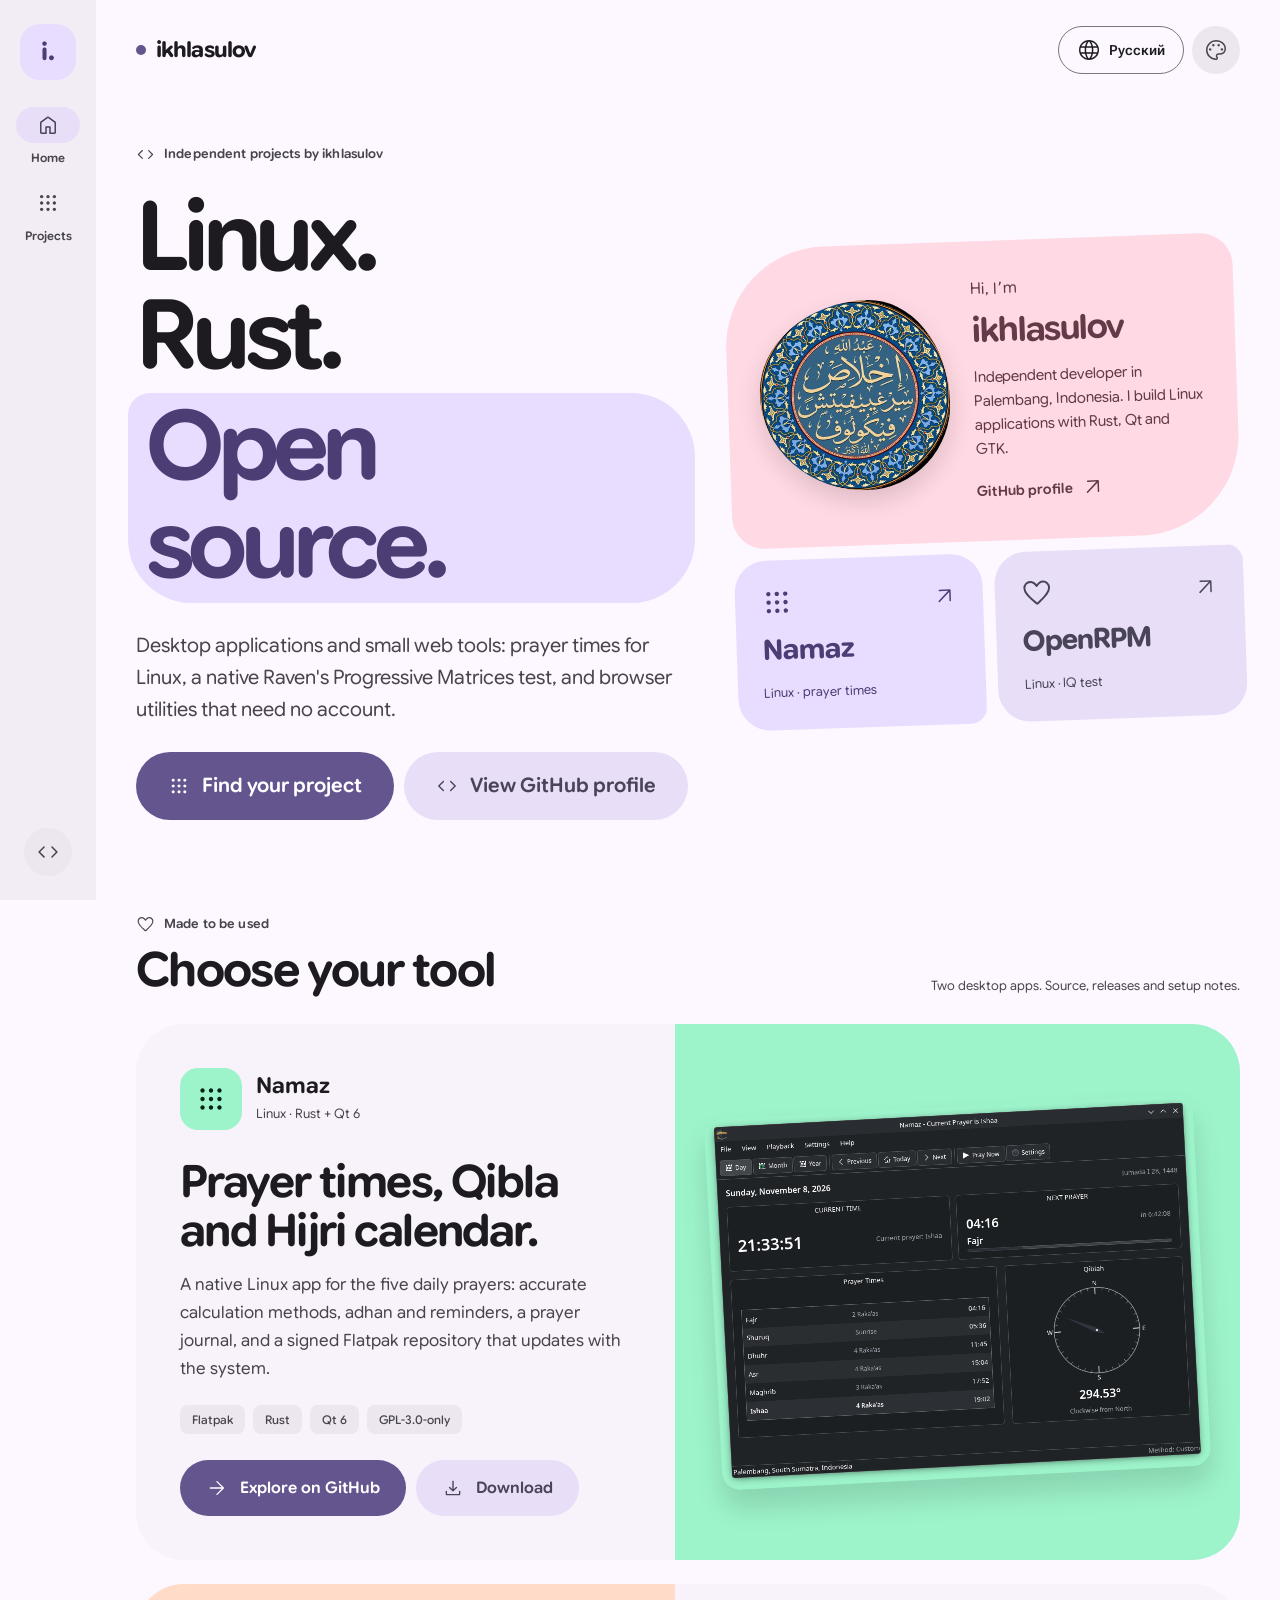
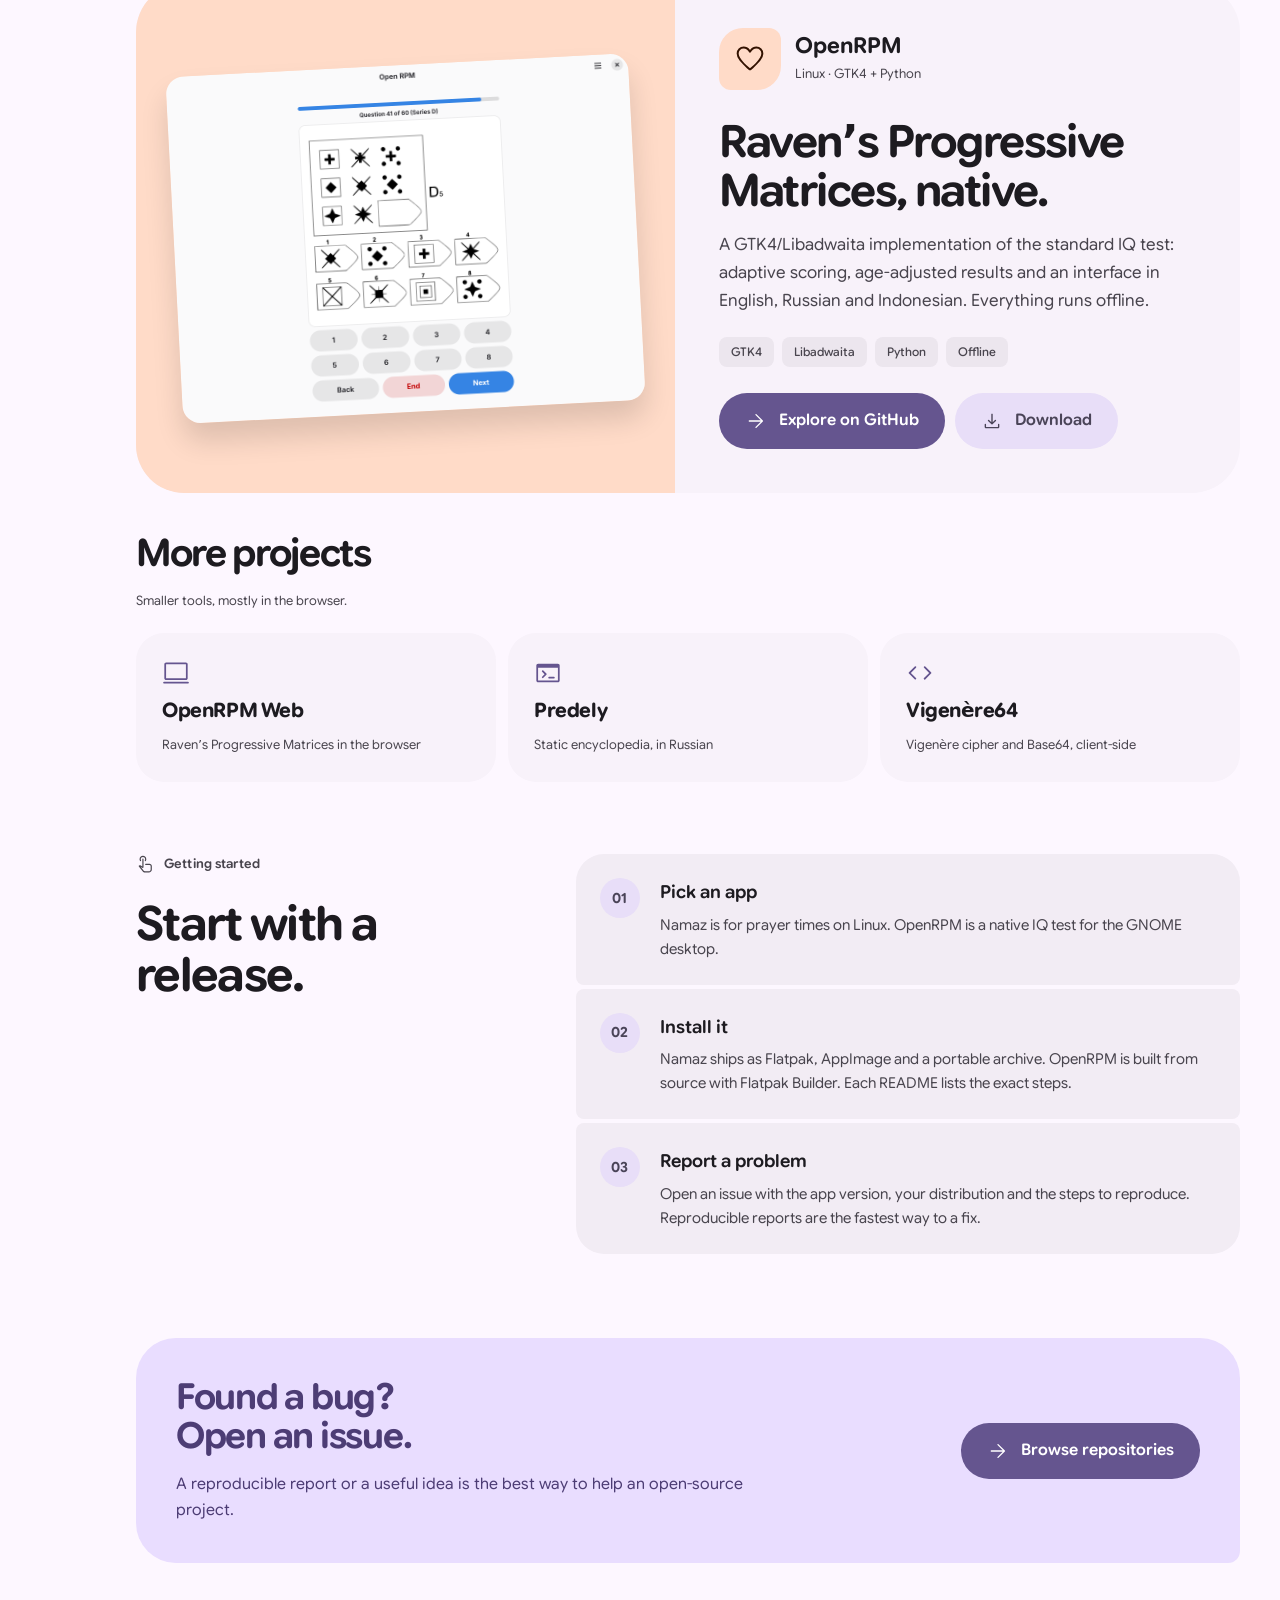
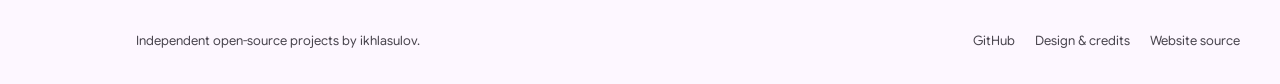
==== index.html @ 60f8bc8b "feat: personal landing page for ikhlasulov" ====
<!doctype html>
<html lang="en">
<head>
<meta charset="utf-8">
<meta name="viewport" content="width=device-width, initial-scale=1">
<title>ikhlasulov — Linux apps and open-source tools</title>
<script>(()=>{try{const m=localStorage.getItem('ikhlasulov-md3-mode'),p=localStorage.getItem('ikhlasulov-md3-palette');document.documentElement.dataset.mode=['light','dark','auto'].includes(m)?m:'auto';document.documentElement.dataset.palette=['lavender','mint','sky','rose'].includes(p)?p:'lavender'}catch{}})();</script>
<meta name="description" content="Open-source projects by ikhlasulov: Namaz prayer times for Linux, OpenRPM Raven's Progressive Matrices test, and small browser tools. Built in Palembang, Indonesia.">
<meta name="robots" content="index,follow">
<meta name="theme-color" content="#65558f">
<link rel="canonical" href="https://ikhlasulov.github.io/">
<link rel="alternate" hreflang="en" href="https://ikhlasulov.github.io/">
<link rel="alternate" hreflang="ru" href="https://ikhlasulov.github.io/ru/">
<link rel="alternate" hreflang="x-default" href="https://ikhlasulov.github.io/">
<meta property="og:type" content="website">
<meta property="og:site_name" content="ikhlasulov">
<meta property="og:title" content="ikhlasulov — Linux apps and open-source tools">
<meta property="og:description" content="Open-source projects by ikhlasulov: Namaz prayer times for Linux, OpenRPM Raven's Progressive Matrices test, and small browser tools.">
<meta property="og:url" content="https://ikhlasulov.github.io/">
<meta property="og:image" content="https://ikhlasulov.github.io/assets/avatar.jpg">
<meta property="og:locale" content="en_US">
<meta name="twitter:card" content="summary">
<meta name="twitter:title" content="ikhlasulov — Linux apps and open-source tools">
<meta name="twitter:description" content="Open-source projects by ikhlasulov: Namaz prayer times for Linux, OpenRPM Raven's Progressive Matrices test, and small browser tools.">
<meta name="twitter:image" content="https://ikhlasulov.github.io/assets/avatar.jpg">
<link rel="icon" href="/assets/favicon.svg" type="image/svg+xml">
<link rel="preload" href="/assets/fonts/GoogleSansFlex-subset.woff2" as="font" type="font/woff2" crossorigin>
<link rel="stylesheet" href="/assets/tokens.css">
<link rel="stylesheet" href="/assets/style.css">
<script src="/assets/site.js" defer></script>
<script type="application/ld+json">{"@context":"https://schema.org","@type":"WebSite","name":"ikhlasulov projects","url":"https://ikhlasulov.github.io/","inLanguage":"en","description":"Open-source projects by ikhlasulov: Namaz prayer times for Linux, OpenRPM Raven's Progressive Matrices test, and small browser tools."}</script>
</head>
<body>
<a class="skip" href="#main">Skip to content</a>
<aside class="rail">
<a class="rail-mark state-layer" href="/" aria-label="ikhlasulov — Home">i.</a>
<nav aria-label="Main navigation">
<a class="rail-item" href="/" aria-current="page"><span class="nav-indicator state-layer"><svg class="icon" aria-hidden="true" focusable="false"><use href="/assets/icons.svg#home"></use></svg></span><span>Home</span></a>
<a class="rail-item" href="#projects"><span class="nav-indicator state-layer"><svg class="icon" aria-hidden="true" focusable="false"><use href="/assets/icons.svg#apps"></use></svg></span><span>Projects</span></a>
</nav>
<a class="rail-bottom icon-button state-layer" href="https://github.com/ikhlasulov" aria-label="GitHub"><svg class="icon" aria-hidden="true" focusable="false"><use href="/assets/icons.svg#code"></use></svg></a>
</aside>
<div class="site"><div class="wrap" id="top">
<header class="top">
<a class="brand" href="/"><span class="brand-dot" aria-hidden="true"></span>ikhlasulov</a>
<div class="top-actions">
<a class="language state-layer" lang="ru" hreflang="ru" href="/ru/"><svg class="icon" aria-hidden="true" focusable="false"><use href="/assets/icons.svg#language"></use></svg>Русский</a>
<button class="icon-button state-layer" type="button" data-js data-open-appearance aria-label="Appearance" title="Appearance"><svg class="icon" aria-hidden="true" focusable="false"><use href="/assets/icons.svg#palette"></use></svg></button>
</div>
</header>
<main id="main">

<section class="hero">
<div>
<div class="eyebrow"><svg class="icon" aria-hidden="true" focusable="false"><use href="/assets/icons.svg#code"></use></svg>Independent projects by ikhlasulov</div>
<h1>Linux.<br>Rust.<br><span>Open source.</span></h1>
<p class="lead">Desktop applications and small web tools: prayer times for Linux, a native Raven's Progressive Matrices test, and browser utilities that need no account.</p>
<div class="actions">
<a class="button state-layer large" href="#projects"><svg class="icon" aria-hidden="true" focusable="false"><use href="/assets/icons.svg#apps"></use></svg><span>Find your project</span></a>
<a class="button state-layer secondary large" href="https://github.com/ikhlasulov"><svg class="icon" aria-hidden="true" focusable="false"><use href="/assets/icons.svg#code"></use></svg><span>View GitHub profile</span></a>
</div>
</div>
<div class="hero-art">
<div class="identity-card">
<img class="avatar" src="/assets/avatar.jpg" alt="ikhlasulov" width="190" height="190" loading="eager" decoding="async">
<div class="identity-copy"><span>Hi, I’m</span><br><strong>ikhlasulov</strong><p>Independent developer in Palembang, Indonesia. I build Linux applications with Rust, Qt and GTK.</p><a class="mini-link" href="https://github.com/ikhlasulov">GitHub profile<svg class="icon" aria-hidden="true" focusable="false"><use href="/assets/icons.svg#arrow_outward"></use></svg></a></div>
</div>
<a class="hero-tile state-layer" href="#namaz"><span class="tile-icon"><svg class="icon" aria-hidden="true" focusable="false"><use href="/assets/icons.svg#apps"></use></svg><svg class="icon" aria-hidden="true" focusable="false"><use href="/assets/icons.svg#arrow_outward"></use></svg></span><strong>Namaz</strong><small>Linux · prayer times</small></a>
<a class="hero-tile state-layer" href="#openrpm"><span class="tile-icon"><svg class="icon" aria-hidden="true" focusable="false"><use href="/assets/icons.svg#favorite"></use></svg><svg class="icon" aria-hidden="true" focusable="false"><use href="/assets/icons.svg#arrow_outward"></use></svg></span><strong>OpenRPM</strong><small>Linux · IQ test</small></a>
</div>
</section>

<section id="projects">
<div class="section-title reveal">
<div>
<div class="eyebrow"><svg class="icon" aria-hidden="true" focusable="false"><use href="/assets/icons.svg#favorite"></use></svg>Made to be used</div>
<h2>Choose your tool</h2>
</div>
<p class="small">Two desktop apps. Source, releases and setup notes.</p>
</div>

<article class="project namaz reveal" id="namaz">
<div class="project-copy">
<div class="project-top"><span class="app-icon"><svg class="icon" aria-hidden="true" focusable="false"><use href="/assets/icons.svg#apps"></use></svg></span><div><div class="project-name">Namaz</div><span class="small">Linux · Rust + Qt 6</span></div></div>
<h2>Prayer times, Qibla and Hijri calendar.</h2>
<p class="lead">A native Linux app for the five daily prayers: accurate calculation methods, adhan and reminders, a prayer journal, and a signed Flatpak repository that updates with the system.</p>
<div class="tags"><span>Flatpak</span><span>Rust</span><span>Qt 6</span><span>GPL-3.0-only</span></div>
<div class="actions">
<a class="button state-layer" href="https://github.com/ikhlasulov/namaz"><svg class="icon" aria-hidden="true" focusable="false"><use href="/assets/icons.svg#arrow_forward"></use></svg><span>Explore on GitHub</span></a>
<a class="button state-layer secondary" href="https://github.com/ikhlasulov/namaz/releases/latest"><svg class="icon" aria-hidden="true" focusable="false"><use href="/assets/icons.svg#download"></use></svg><span>Download</span></a>
</div>
</div>
<div class="shot desktop namaz"><img src="/assets/namaz-en.png" alt="Namaz day view with prayer times and the Qibla compass" width="960" height="728" loading="lazy" decoding="async"></div>
</article>

<article class="project openrpm reveal" id="openrpm">
<div class="project-copy">
<div class="project-top"><span class="app-icon"><svg class="icon" aria-hidden="true" focusable="false"><use href="/assets/icons.svg#favorite"></use></svg></span><div><div class="project-name">OpenRPM</div><span class="small">Linux · GTK4 + Python</span></div></div>
<h2>Raven’s Progressive Matrices, native.</h2>
<p class="lead">A GTK4/Libadwaita implementation of the standard IQ test: adaptive scoring, age-adjusted results and an interface in English, Russian and Indonesian. Everything runs offline.</p>
<div class="tags"><span>GTK4</span><span>Libadwaita</span><span>Python</span><span>Offline</span></div>
<div class="actions">
<a class="button state-layer" href="https://github.com/ikhlasulov/openrpm"><svg class="icon" aria-hidden="true" focusable="false"><use href="/assets/icons.svg#arrow_forward"></use></svg><span>Explore on GitHub</span></a>
<a class="button state-layer secondary" href="https://github.com/ikhlasulov/openrpm/releases/latest"><svg class="icon" aria-hidden="true" focusable="false"><use href="/assets/icons.svg#download"></use></svg><span>Download</span></a>
</div>
</div>
<div class="shot desktop openrpm"><img src="/assets/openrpm-en.png" alt="OpenRPM test screen with progressive matrices" width="960" height="720" loading="lazy" decoding="async"></div>
</article>

<div class="more reveal">
<h2>More projects</h2>
<p class="small">Smaller tools, mostly in the browser.</p>
<div class="more-grid">
<a class="more-card state-layer" href="https://github.com/ikhlasulov/open-rpm-web"><svg class="icon" aria-hidden="true" focusable="false"><use href="/assets/icons.svg#computer"></use></svg><strong>OpenRPM Web</strong><span>Raven’s Progressive Matrices in the browser</span></a>
<a class="more-card state-layer" href="https://github.com/ikhlasulov/predely"><svg class="icon" aria-hidden="true" focusable="false"><use href="/assets/icons.svg#terminal"></use></svg><strong>Predely</strong><span>Static encyclopedia, in Russian</span></a>
<a class="more-card state-layer" href="https://github.com/ikhlasulov/vigenere64"><svg class="icon" aria-hidden="true" focusable="false"><use href="/assets/icons.svg#code"></use></svg><strong>Vigenère64</strong><span>Vigenère cipher and Base64, client-side</span></a>
</div>
</div>
</section>

<section class="start-section reveal">
<div>
<div class="eyebrow"><svg class="icon" aria-hidden="true" focusable="false"><use href="/assets/icons.svg#touch_app"></use></svg>Getting started</div>
<h2>Start with a release.</h2>
</div>
<ol class="start-list">
<li><span class="step-number" aria-hidden="true"></span><div><strong>Pick an app</strong><p>Namaz is for prayer times on Linux. OpenRPM is a native IQ test for the GNOME desktop.</p></div></li>
<li><span class="step-number" aria-hidden="true"></span><div><strong>Install it</strong><p>Namaz ships as Flatpak, AppImage and a portable archive. OpenRPM is built from source with Flatpak Builder. Each README lists the exact steps.</p></div></li>
<li><span class="step-number" aria-hidden="true"></span><div><strong>Report a problem</strong><p>Open an issue with the app version, your distribution and the steps to reproduce. Reproducible reports are the fastest way to a fix.</p></div></li>
</ol>
</section>

<section class="closing reveal">
<div><h2>Found a bug?<br>Open an issue.</h2><p>A reproducible report or a useful idea is the best way to help an open-source project.</p></div>
<div class="actions"><a class="button state-layer" href="https://github.com/ikhlasulov?tab=repositories"><svg class="icon" aria-hidden="true" focusable="false"><use href="/assets/icons.svg#arrow_forward"></use></svg><span>Browse repositories</span></a></div>
</section>
</main>
<footer class="footer"><span>Independent open-source projects by ikhlasulov.</span><div class="footer-links"><a href="https://github.com/ikhlasulov">GitHub</a><a href="/docs/design.md">Design &amp; credits</a><a href="https://github.com/ikhlasulov/ikhlasulov.github.io">Website source</a></div></footer>
</div></div>
<dialog id="appearance" aria-labelledby="appearance-title">
<div class="dialog-top"><h2 id="appearance-title">Appearance</h2><button class="icon-button state-layer" type="button" data-close-appearance aria-label="Close appearance settings"><svg class="icon" aria-hidden="true" focusable="false"><use href="/assets/icons.svg#close"></use></svg></button></div>
<fieldset><legend>Theme</legend><div class="segmented"><button class="state-layer" type="button" data-set-mode="auto" aria-pressed="false"><svg class="icon" aria-hidden="true" focusable="false"><use href="/assets/icons.svg#settings_brightness"></use></svg><span>System</span></button><button class="state-layer" type="button" data-set-mode="light" aria-pressed="false"><svg class="icon" aria-hidden="true" focusable="false"><use href="/assets/icons.svg#light_mode"></use></svg><span>Light</span></button><button class="state-layer" type="button" data-set-mode="dark" aria-pressed="false"><svg class="icon" aria-hidden="true" focusable="false"><use href="/assets/icons.svg#dark_mode"></use></svg><span>Dark</span></button></div></fieldset>
<fieldset><legend>Accent color</legend><div class="swatches"><button type="button" data-set-palette="lavender" aria-label="Lavender" title="Lavender" aria-pressed="false" style="--swatch:#6750A4"><svg class="icon" aria-hidden="true" focusable="false"><use href="/assets/icons.svg#check"></use></svg></button><button type="button" data-set-palette="mint" aria-label="Mint" title="Mint" aria-pressed="false" style="--swatch:#006C4C"><svg class="icon" aria-hidden="true" focusable="false"><use href="/assets/icons.svg#check"></use></svg></button><button type="button" data-set-palette="sky" aria-label="Sky" title="Sky" aria-pressed="false" style="--swatch:#00639B"><svg class="icon" aria-hidden="true" focusable="false"><use href="/assets/icons.svg#check"></use></svg></button><button type="button" data-set-palette="rose" aria-label="Rose" title="Rose" aria-pressed="false" style="--swatch:#984061"><svg class="icon" aria-hidden="true" focusable="false"><use href="/assets/icons.svg#check"></use></svg></button></div></fieldset>
<p class="dialog-help">Your choices stay in this browser.</p>
</dialog>
</body>
</html>
---- assets/tokens.css ----
/* Generated from Google Material Color Utilities, SchemeTonalSpot. Do not edit tokens by hand. */
html:not([data-palette]), html[data-palette="lavender"]{
  --md-sys-color-primary: #65558f;
  --md-sys-color-on-primary: #ffffff;
  --md-sys-color-primary-container: #e9ddff;
  --md-sys-color-on-primary-container: #4d3d75;
  --md-sys-color-secondary: #625b71;
  --md-sys-color-on-secondary: #ffffff;
  --md-sys-color-secondary-container: #e8def8;
  --md-sys-color-on-secondary-container: #4a4458;
  --md-sys-color-tertiary: #7e5260;
  --md-sys-color-on-tertiary: #ffffff;
  --md-sys-color-tertiary-container: #ffd9e3;
  --md-sys-color-on-tertiary-container: #633b48;
  --md-sys-color-error: #ba1a1a;
  --md-sys-color-on-error: #ffffff;
  --md-sys-color-error-container: #ffdad6;
  --md-sys-color-on-error-container: #93000a;
  --md-sys-color-surface: #fdf7ff;
  --md-sys-color-surface-dim: #ded8e0;
  --md-sys-color-surface-bright: #fdf7ff;
  --md-sys-color-surface-container-lowest: #ffffff;
  --md-sys-color-surface-container-low: #f8f2fa;
  --md-sys-color-surface-container: #f2ecf4;
  --md-sys-color-surface-container-high: #ece6ee;
  --md-sys-color-surface-container-highest: #e6e0e9;
  --md-sys-color-on-surface: #1d1b20;
  --md-sys-color-on-surface-variant: #49454e;
  --md-sys-color-outline: #7a757f;
  --md-sys-color-outline-variant: #cac4cf;
  --md-sys-color-inverse-surface: #322f35;
  --md-sys-color-inverse-on-surface: #f5eff7;
  --md-sys-color-inverse-primary: #cfbdfe;
  --md-sys-color-scrim: #000000;
  --md-sys-color-shadow: #000000;
  --accent-a-container: #9df4cb;
  --on-accent-a-container: #002114;
  --accent-b-container: #ffdbc8;
  --on-accent-b-container: #321200;
}
html:not([data-palette])[data-mode="dark"], html[data-palette="lavender"][data-mode="dark"]{
  --md-sys-color-primary: #cfbdfe;
  --md-sys-color-on-primary: #36275d;
  --md-sys-color-primary-container: #4d3d75;
  --md-sys-color-on-primary-container: #e9ddff;
  --md-sys-color-secondary: #cbc2db;
  --md-sys-color-on-secondary: #332d41;
  --md-sys-color-secondary-container: #4a4458;
  --md-sys-color-on-secondary-container: #e8def8;
  --md-sys-color-tertiary: #efb8c8;
  --md-sys-color-on-tertiary: #4a2532;
  --md-sys-color-tertiary-container: #633b48;
  --md-sys-color-on-tertiary-container: #ffd9e3;
  --md-sys-color-error: #ffb4ab;
  --md-sys-color-on-error: #690005;
  --md-sys-color-error-container: #93000a;
  --md-sys-color-on-error-container: #ffdad6;
  --md-sys-color-surface: #141218;
  --md-sys-color-surface-dim: #141218;
  --md-sys-color-surface-bright: #3b383e;
  --md-sys-color-surface-container-lowest: #0f0d13;
  --md-sys-color-surface-container-low: #1d1b20;
  --md-sys-color-surface-container: #211f24;
  --md-sys-color-surface-container-high: #2b292f;
  --md-sys-color-surface-container-highest: #36343a;
  --md-sys-color-on-surface: #e6e0e9;
  --md-sys-color-on-surface-variant: #cac4cf;
  --md-sys-color-outline: #948f99;
  --md-sys-color-outline-variant: #49454e;
  --md-sys-color-inverse-surface: #e6e0e9;
  --md-sys-color-inverse-on-surface: #322f35;
  --md-sys-color-inverse-primary: #65558f;
  --md-sys-color-scrim: #000000;
  --md-sys-color-shadow: #000000;
  --accent-a-container: #005138;
  --on-accent-a-container: #9df4cb;
  --accent-b-container: #70370d;
  --on-accent-b-container: #ffdbc8;
}
@media(prefers-color-scheme:dark){html:not([data-palette]):not([data-mode="light"]):not([data-mode="dark"]), html[data-palette="lavender"]:not([data-mode="light"]):not([data-mode="dark"]){
  --md-sys-color-primary: #cfbdfe;
  --md-sys-color-on-primary: #36275d;
  --md-sys-color-primary-container: #4d3d75;
  --md-sys-color-on-primary-container: #e9ddff;
  --md-sys-color-secondary: #cbc2db;
  --md-sys-color-on-secondary: #332d41;
  --md-sys-color-secondary-container: #4a4458;
  --md-sys-color-on-secondary-container: #e8def8;
  --md-sys-color-tertiary: #efb8c8;
  --md-sys-color-on-tertiary: #4a2532;
  --md-sys-color-tertiary-container: #633b48;
  --md-sys-color-on-tertiary-container: #ffd9e3;
  --md-sys-color-error: #ffb4ab;
  --md-sys-color-on-error: #690005;
  --md-sys-color-error-container: #93000a;
  --md-sys-color-on-error-container: #ffdad6;
  --md-sys-color-surface: #141218;
  --md-sys-color-surface-dim: #141218;
  --md-sys-color-surface-bright: #3b383e;
  --md-sys-color-surface-container-lowest: #0f0d13;
  --md-sys-color-surface-container-low: #1d1b20;
  --md-sys-color-surface-container: #211f24;
  --md-sys-color-surface-container-high: #2b292f;
  --md-sys-color-surface-container-highest: #36343a;
  --md-sys-color-on-surface: #e6e0e9;
  --md-sys-color-on-surface-variant: #cac4cf;
  --md-sys-color-outline: #948f99;
  --md-sys-color-outline-variant: #49454e;
  --md-sys-color-inverse-surface: #e6e0e9;
  --md-sys-color-inverse-on-surface: #322f35;
  --md-sys-color-inverse-primary: #65558f;
  --md-sys-color-scrim: #000000;
  --md-sys-color-shadow: #000000;
  --accent-a-container: #005138;
  --on-accent-a-container: #9df4cb;
  --accent-b-container: #70370d;
  --on-accent-b-container: #ffdbc8;
}}
html[data-palette="mint"]{
  --md-sys-color-primary: #1f6a4e;
  --md-sys-color-on-primary: #ffffff;
  --md-sys-color-primary-container: #a8f2ce;
  --md-sys-color-on-primary-container: #005138;
  --md-sys-color-secondary: #4d6357;
  --md-sys-color-on-secondary: #ffffff;
  --md-sys-color-secondary-container: #cfe9d9;
  --md-sys-color-on-secondary-container: #354b40;
  --md-sys-color-tertiary: #3d6373;
  --md-sys-color-on-tertiary: #ffffff;
  --md-sys-color-tertiary-container: #c1e8fb;
  --md-sys-color-on-tertiary-container: #244c5b;
  --md-sys-color-error: #ba1a1a;
  --md-sys-color-on-error: #ffffff;
  --md-sys-color-error-container: #ffdad6;
  --md-sys-color-on-error-container: #93000a;
  --md-sys-color-surface: #f5fbf5;
  --md-sys-color-surface-dim: #d6dbd6;
  --md-sys-color-surface-bright: #f5fbf5;
  --md-sys-color-surface-container-lowest: #ffffff;
  --md-sys-color-surface-container-low: #eff5ef;
  --md-sys-color-surface-container: #eaefea;
  --md-sys-color-surface-container-high: #e4eae4;
  --md-sys-color-surface-container-highest: #dee4de;
  --md-sys-color-on-surface: #171d1a;
  --md-sys-color-on-surface-variant: #404943;
  --md-sys-color-outline: #707973;
  --md-sys-color-outline-variant: #bfc9c2;
  --md-sys-color-inverse-surface: #2c322e;
  --md-sys-color-inverse-on-surface: #edf2ec;
  --md-sys-color-inverse-primary: #8dd5b3;
  --md-sys-color-scrim: #000000;
  --md-sys-color-shadow: #000000;
  --accent-a-container: #9df4cb;
  --on-accent-a-container: #002114;
  --accent-b-container: #ffdbc8;
  --on-accent-b-container: #321200;
}
html[data-palette="mint"][data-mode="dark"]{
  --md-sys-color-primary: #8dd5b3;
  --md-sys-color-on-primary: #003826;
  --md-sys-color-primary-container: #005138;
  --md-sys-color-on-primary-container: #a8f2ce;
  --md-sys-color-secondary: #b3ccbe;
  --md-sys-color-on-secondary: #1f352a;
  --md-sys-color-secondary-container: #354b40;
  --md-sys-color-on-secondary-container: #cfe9d9;
  --md-sys-color-tertiary: #a5ccdf;
  --md-sys-color-on-tertiary: #073543;
  --md-sys-color-tertiary-container: #244c5b;
  --md-sys-color-on-tertiary-container: #c1e8fb;
  --md-sys-color-error: #ffb4ab;
  --md-sys-color-on-error: #690005;
  --md-sys-color-error-container: #93000a;
  --md-sys-color-on-error-container: #ffdad6;
  --md-sys-color-surface: #0f1512;
  --md-sys-color-surface-dim: #0f1512;
  --md-sys-color-surface-bright: #353b37;
  --md-sys-color-surface-container-lowest: #0a0f0c;
  --md-sys-color-surface-container-low: #171d1a;
  --md-sys-color-surface-container: #1b211e;
  --md-sys-color-surface-container-high: #252b28;
  --md-sys-color-surface-container-highest: #303632;
  --md-sys-color-on-surface: #dee4de;
  --md-sys-color-on-surface-variant: #bfc9c2;
  --md-sys-color-outline: #8a938c;
  --md-sys-color-outline-variant: #404943;
  --md-sys-color-inverse-surface: #dee4de;
  --md-sys-color-inverse-on-surface: #2c322e;
  --md-sys-color-inverse-primary: #1f6a4e;
  --md-sys-color-scrim: #000000;
  --md-sys-color-shadow: #000000;
  --accent-a-container: #005138;
  --on-accent-a-container: #9df4cb;
  --accent-b-container: #70370d;
  --on-accent-b-container: #ffdbc8;
}
@media(prefers-color-scheme:dark){html[data-palette="mint"]:not([data-mode="light"]):not([data-mode="dark"]){
  --md-sys-color-primary: #8dd5b3;
  --md-sys-color-on-primary: #003826;
  --md-sys-color-primary-container: #005138;
  --md-sys-color-on-primary-container: #a8f2ce;
  --md-sys-color-secondary: #b3ccbe;
  --md-sys-color-on-secondary: #1f352a;
  --md-sys-color-secondary-container: #354b40;
  --md-sys-color-on-secondary-container: #cfe9d9;
  --md-sys-color-tertiary: #a5ccdf;
  --md-sys-color-on-tertiary: #073543;
  --md-sys-color-tertiary-container: #244c5b;
  --md-sys-color-on-tertiary-container: #c1e8fb;
  --md-sys-color-error: #ffb4ab;
  --md-sys-color-on-error: #690005;
  --md-sys-color-error-container: #93000a;
  --md-sys-color-on-error-container: #ffdad6;
  --md-sys-color-surface: #0f1512;
  --md-sys-color-surface-dim: #0f1512;
  --md-sys-color-surface-bright: #353b37;
  --md-sys-color-surface-container-lowest: #0a0f0c;
  --md-sys-color-surface-container-low: #171d1a;
  --md-sys-color-surface-container: #1b211e;
  --md-sys-color-surface-container-high: #252b28;
  --md-sys-color-surface-container-highest: #303632;
  --md-sys-color-on-surface: #dee4de;
  --md-sys-color-on-surface-variant: #bfc9c2;
  --md-sys-color-outline: #8a938c;
  --md-sys-color-outline-variant: #404943;
  --md-sys-color-inverse-surface: #dee4de;
  --md-sys-color-inverse-on-surface: #2c322e;
  --md-sys-color-inverse-primary: #1f6a4e;
  --md-sys-color-scrim: #000000;
  --md-sys-color-shadow: #000000;
  --accent-a-container: #005138;
  --on-accent-a-container: #9df4cb;
  --accent-b-container: #70370d;
  --on-accent-b-container: #ffdbc8;
}}
html[data-palette="sky"]{
  --md-sys-color-primary: #2f628c;
  --md-sys-color-on-primary: #ffffff;
  --md-sys-color-primary-container: #cee5ff;
  --md-sys-color-on-primary-container: #0e4a73;
  --md-sys-color-secondary: #51606f;
  --md-sys-color-on-secondary: #ffffff;
  --md-sys-color-secondary-container: #d5e4f7;
  --md-sys-color-on-secondary-container: #3a4857;
  --md-sys-color-tertiary: #68587a;
  --md-sys-color-on-tertiary: #ffffff;
  --md-sys-color-tertiary-container: #eedbff;
  --md-sys-color-on-tertiary-container: #504061;
  --md-sys-color-error: #ba1a1a;
  --md-sys-color-on-error: #ffffff;
  --md-sys-color-error-container: #ffdad6;
  --md-sys-color-on-error-container: #93000a;
  --md-sys-color-surface: #f7f9ff;
  --md-sys-color-surface-dim: #d8dae0;
  --md-sys-color-surface-bright: #f7f9ff;
  --md-sys-color-surface-container-lowest: #ffffff;
  --md-sys-color-surface-container-low: #f1f3f9;
  --md-sys-color-surface-container: #eceef3;
  --md-sys-color-surface-container-high: #e6e8ee;
  --md-sys-color-surface-container-highest: #e0e2e8;
  --md-sys-color-on-surface: #181c20;
  --md-sys-color-on-surface-variant: #42474e;
  --md-sys-color-outline: #72777f;
  --md-sys-color-outline-variant: #c2c7cf;
  --md-sys-color-inverse-surface: #2d3135;
  --md-sys-color-inverse-on-surface: #eff1f6;
  --md-sys-color-inverse-primary: #9bcbfb;
  --md-sys-color-scrim: #000000;
  --md-sys-color-shadow: #000000;
  --accent-a-container: #9df4cb;
  --on-accent-a-container: #002114;
  --accent-b-container: #ffdbc8;
  --on-accent-b-container: #321200;
}
html[data-palette="sky"][data-mode="dark"]{
  --md-sys-color-primary: #9bcbfb;
  --md-sys-color-on-primary: #003353;
  --md-sys-color-primary-container: #0e4a73;
  --md-sys-color-on-primary-container: #cee5ff;
  --md-sys-color-secondary: #b9c8da;
  --md-sys-color-on-secondary: #233240;
  --md-sys-color-secondary-container: #3a4857;
  --md-sys-color-on-secondary-container: #d5e4f7;
  --md-sys-color-tertiary: #d3bfe6;
  --md-sys-color-on-tertiary: #382a49;
  --md-sys-color-tertiary-container: #504061;
  --md-sys-color-on-tertiary-container: #eedbff;
  --md-sys-color-error: #ffb4ab;
  --md-sys-color-on-error: #690005;
  --md-sys-color-error-container: #93000a;
  --md-sys-color-on-error-container: #ffdad6;
  --md-sys-color-surface: #101418;
  --md-sys-color-surface-dim: #101418;
  --md-sys-color-surface-bright: #36393e;
  --md-sys-color-surface-container-lowest: #0b0f12;
  --md-sys-color-surface-container-low: #181c20;
  --md-sys-color-surface-container: #1c2024;
  --md-sys-color-surface-container-high: #272a2f;
  --md-sys-color-surface-container-highest: #323539;
  --md-sys-color-on-surface: #e0e2e8;
  --md-sys-color-on-surface-variant: #c2c7cf;
  --md-sys-color-outline: #8c9198;
  --md-sys-color-outline-variant: #42474e;
  --md-sys-color-inverse-surface: #e0e2e8;
  --md-sys-color-inverse-on-surface: #2d3135;
  --md-sys-color-inverse-primary: #2f628c;
  --md-sys-color-scrim: #000000;
  --md-sys-color-shadow: #000000;
  --accent-a-container: #005138;
  --on-accent-a-container: #9df4cb;
  --accent-b-container: #70370d;
  --on-accent-b-container: #ffdbc8;
}
@media(prefers-color-scheme:dark){html[data-palette="sky"]:not([data-mode="light"]):not([data-mode="dark"]){
  --md-sys-color-primary: #9bcbfb;
  --md-sys-color-on-primary: #003353;
  --md-sys-color-primary-container: #0e4a73;
  --md-sys-color-on-primary-container: #cee5ff;
  --md-sys-color-secondary: #b9c8da;
  --md-sys-color-on-secondary: #233240;
  --md-sys-color-secondary-container: #3a4857;
  --md-sys-color-on-secondary-container: #d5e4f7;
  --md-sys-color-tertiary: #d3bfe6;
  --md-sys-color-on-tertiary: #382a49;
  --md-sys-color-tertiary-container: #504061;
  --md-sys-color-on-tertiary-container: #eedbff;
  --md-sys-color-error: #ffb4ab;
  --md-sys-color-on-error: #690005;
  --md-sys-color-error-container: #93000a;
  --md-sys-color-on-error-container: #ffdad6;
  --md-sys-color-surface: #101418;
  --md-sys-color-surface-dim: #101418;
  --md-sys-color-surface-bright: #36393e;
  --md-sys-color-surface-container-lowest: #0b0f12;
  --md-sys-color-surface-container-low: #181c20;
  --md-sys-color-surface-container: #1c2024;
  --md-sys-color-surface-container-high: #272a2f;
  --md-sys-color-surface-container-highest: #323539;
  --md-sys-color-on-surface: #e0e2e8;
  --md-sys-color-on-surface-variant: #c2c7cf;
  --md-sys-color-outline: #8c9198;
  --md-sys-color-outline-variant: #42474e;
  --md-sys-color-inverse-surface: #e0e2e8;
  --md-sys-color-inverse-on-surface: #2d3135;
  --md-sys-color-inverse-primary: #2f628c;
  --md-sys-color-scrim: #000000;
  --md-sys-color-shadow: #000000;
  --accent-a-container: #005138;
  --on-accent-a-container: #9df4cb;
  --accent-b-container: #70370d;
  --on-accent-b-container: #ffdbc8;
}}
html[data-palette="rose"]{
  --md-sys-color-primary: #8c4a60;
  --md-sys-color-on-primary: #ffffff;
  --md-sys-color-primary-container: #ffd9e2;
  --md-sys-color-on-primary-container: #703349;
  --md-sys-color-secondary: #74565f;
  --md-sys-color-on-secondary: #ffffff;
  --md-sys-color-secondary-container: #ffd9e2;
  --md-sys-color-on-secondary-container: #5a3f47;
  --md-sys-color-tertiary: #7c5635;
  --md-sys-color-on-tertiary: #ffffff;
  --md-sys-color-tertiary-container: #ffdcc2;
  --md-sys-color-on-tertiary-container: #623f20;
  --md-sys-color-error: #ba1a1a;
  --md-sys-color-on-error: #ffffff;
  --md-sys-color-error-container: #ffdad6;
  --md-sys-color-on-error-container: #93000a;
  --md-sys-color-surface: #fff8f8;
  --md-sys-color-surface-dim: #e6d6d9;
  --md-sys-color-surface-bright: #fff8f8;
  --md-sys-color-surface-container-lowest: #ffffff;
  --md-sys-color-surface-container-low: #fff0f2;
  --md-sys-color-surface-container: #faeaed;
  --md-sys-color-surface-container-high: #f5e4e7;
  --md-sys-color-surface-container-highest: #efdfe1;
  --md-sys-color-on-surface: #22191c;
  --md-sys-color-on-surface-variant: #514347;
  --md-sys-color-outline: #837377;
  --md-sys-color-outline-variant: #d5c2c6;
  --md-sys-color-inverse-surface: #372e30;
  --md-sys-color-inverse-on-surface: #fdedef;
  --md-sys-color-inverse-primary: #ffb0c8;
  --md-sys-color-scrim: #000000;
  --md-sys-color-shadow: #000000;
  --accent-a-container: #9df4cb;
  --on-accent-a-container: #002114;
  --accent-b-container: #ffdbc8;
  --on-accent-b-container: #321200;
}
html[data-palette="rose"][data-mode="dark"]{
  --md-sys-color-primary: #ffb0c8;
  --md-sys-color-on-primary: #541d32;
  --md-sys-color-primary-container: #703349;
  --md-sys-color-on-primary-container: #ffd9e2;
  --md-sys-color-secondary: #e2bdc6;
  --md-sys-color-on-secondary: #422931;
  --md-sys-color-secondary-container: #5a3f47;
  --md-sys-color-on-secondary-container: #ffd9e2;
  --md-sys-color-tertiary: #efbd94;
  --md-sys-color-on-tertiary: #48290c;
  --md-sys-color-tertiary-container: #623f20;
  --md-sys-color-on-tertiary-container: #ffdcc2;
  --md-sys-color-error: #ffb4ab;
  --md-sys-color-on-error: #690005;
  --md-sys-color-error-container: #93000a;
  --md-sys-color-on-error-container: #ffdad6;
  --md-sys-color-surface: #191113;
  --md-sys-color-surface-dim: #191113;
  --md-sys-color-surface-bright: #413739;
  --md-sys-color-surface-container-lowest: #140c0e;
  --md-sys-color-surface-container-low: #22191c;
  --md-sys-color-surface-container: #261d20;
  --md-sys-color-surface-container-high: #31282a;
  --md-sys-color-surface-container-highest: #3c3235;
  --md-sys-color-on-surface: #efdfe1;
  --md-sys-color-on-surface-variant: #d5c2c6;
  --md-sys-color-outline: #9e8c90;
  --md-sys-color-outline-variant: #514347;
  --md-sys-color-inverse-surface: #efdfe1;
  --md-sys-color-inverse-on-surface: #372e30;
  --md-sys-color-inverse-primary: #8c4a60;
  --md-sys-color-scrim: #000000;
  --md-sys-color-shadow: #000000;
  --accent-a-container: #005138;
  --on-accent-a-container: #9df4cb;
  --accent-b-container: #70370d;
  --on-accent-b-container: #ffdbc8;
}
@media(prefers-color-scheme:dark){html[data-palette="rose"]:not([data-mode="light"]):not([data-mode="dark"]){
  --md-sys-color-primary: #ffb0c8;
  --md-sys-color-on-primary: #541d32;
  --md-sys-color-primary-container: #703349;
  --md-sys-color-on-primary-container: #ffd9e2;
  --md-sys-color-secondary: #e2bdc6;
  --md-sys-color-on-secondary: #422931;
  --md-sys-color-secondary-container: #5a3f47;
  --md-sys-color-on-secondary-container: #ffd9e2;
  --md-sys-color-tertiary: #efbd94;
  --md-sys-color-on-tertiary: #48290c;
  --md-sys-color-tertiary-container: #623f20;
  --md-sys-color-on-tertiary-container: #ffdcc2;
  --md-sys-color-error: #ffb4ab;
  --md-sys-color-on-error: #690005;
  --md-sys-color-error-container: #93000a;
  --md-sys-color-on-error-container: #ffdad6;
  --md-sys-color-surface: #191113;
  --md-sys-color-surface-dim: #191113;
  --md-sys-color-surface-bright: #413739;
  --md-sys-color-surface-container-lowest: #140c0e;
  --md-sys-color-surface-container-low: #22191c;
  --md-sys-color-surface-container: #261d20;
  --md-sys-color-surface-container-high: #31282a;
  --md-sys-color-surface-container-highest: #3c3235;
  --md-sys-color-on-surface: #efdfe1;
  --md-sys-color-on-surface-variant: #d5c2c6;
  --md-sys-color-outline: #9e8c90;
  --md-sys-color-outline-variant: #514347;
  --md-sys-color-inverse-surface: #efdfe1;
  --md-sys-color-inverse-on-surface: #372e30;
  --md-sys-color-inverse-primary: #8c4a60;
  --md-sys-color-scrim: #000000;
  --md-sys-color-shadow: #000000;
  --accent-a-container: #005138;
  --on-accent-a-container: #9df4cb;
  --accent-b-container: #70370d;
  --on-accent-b-container: #ffdbc8;
}}
---- assets/style.css ----
/* SPDX-License-Identifier: GPL-3.0-only */
@font-face{font-family:Google Sans Flex;src:url('/assets/fonts/GoogleSansFlex-subset.woff2') format('woff2');font-weight:400 800;font-display:swap}
@font-face{font-family:Roboto Flex Cyrillic;src:url('/assets/fonts/RobotoFlex-cyrillic.woff2') format('woff2');font-weight:400 800;font-display:swap;unicode-range:U+0400-052F}
:root{--shape-xs:8px;--shape-s:12px;--shape-m:16px;--shape-l:24px;--shape-xl:28px;--shape-xxl:48px;--shape-full:999px;--motion-fast:350ms cubic-bezier(.42,1.67,.21,.9);--motion-default:500ms cubic-bezier(.38,1.21,.22,1);--motion-effects:150ms cubic-bezier(.31,.94,.34,1);color-scheme:light dark}
html[data-mode=light]{color-scheme:light}html[data-mode=dark]{color-scheme:dark}
*{box-sizing:border-box}html{scroll-padding-top:24px}body{margin:0;background:var(--md-sys-color-surface);color:var(--md-sys-color-on-surface);font-family:'Google Sans Flex','Roboto Flex Cyrillic',system-ui,sans-serif;font-variation-settings:'ROND' 100;line-height:1.6;font-size:16px}h1,h2,h3,p{margin:0}h1,h2,h3{line-height:1.08;font-weight:650;letter-spacing:-.035em}h1{font-size:clamp(44px,5.7vw,78px)}h2{font-size:clamp(32px,3.7vw,50px)}h3{font-size:26px}p{margin-top:16px}a{color:inherit;text-underline-offset:4px}button,a{-webkit-tap-highlight-color:transparent}button{font:inherit;cursor:pointer}button:focus-visible,a:focus-visible,summary:focus-visible{outline:3px solid var(--md-sys-color-primary);outline-offset:4px}button:disabled{cursor:default}img{display:block;max-width:100%;height:auto}.icon{width:24px;height:24px;fill:currentColor;display:inline-block;flex-shrink:0;vertical-align:middle}.sr-only{position:absolute;width:1px;height:1px;padding:0;margin:-1px;overflow:hidden;clip:rect(0,0,0,0);white-space:nowrap;border:0}.skip{position:fixed;left:120px;top:-100px;z-index:100;background:var(--md-sys-color-primary);color:var(--md-sys-color-on-primary);padding:12px 24px;border-radius:24px}.skip:focus{top:12px}
.rail{position:fixed;inset:0 auto 0 0;width:96px;background:var(--md-sys-color-surface-container);z-index:30;display:flex;align-items:center;flex-direction:column;padding:24px 8px;gap:24px}.rail-mark{width:56px;height:56px;display:grid;place-items:center;background:var(--md-sys-color-primary-container);color:var(--md-sys-color-on-primary-container);border-radius:20px;text-decoration:none;font-size:24px;font-weight:750;transition:border-radius var(--motion-fast)}.rail-mark:hover{border-radius:12px}.rail nav{display:flex;flex-direction:column;gap:12px;width:100%}.rail-item{display:flex;align-items:center;flex-direction:column;gap:5px;text-decoration:none;font-size:12px;font-weight:600;padding:3px 0;color:var(--md-sys-color-on-surface-variant)}.rail-item .nav-indicator{display:grid;place-items:center;width:64px;height:36px;border-radius:18px;transition:background var(--motion-effects),border-radius var(--motion-fast)}.rail-item:hover .nav-indicator{background:var(--md-sys-color-surface-container-highest)}.rail-item[aria-current=page] .nav-indicator{background:var(--md-sys-color-secondary-container);color:var(--md-sys-color-on-secondary-container)}.rail-bottom{margin-top:auto}.site{margin-left:96px}.wrap{max-width:1280px;margin:auto;padding:0 40px}.top{display:flex;gap:16px;align-items:center;justify-content:space-between;min-height:100px}.brand{font-size:22px;font-weight:700;letter-spacing:-.04em;text-decoration:none;display:flex;gap:10px;align-items:center}.brand .brand-dot{width:10px;height:10px;border-radius:10px;background:var(--md-sys-color-primary)}.top-actions{display:flex;align-items:center;gap:8px}.icon-button{display:inline-flex;align-items:center;justify-content:center;width:48px;height:48px;border:0;border-radius:24px;background:var(--md-sys-color-surface-container-high);color:var(--md-sys-color-on-surface-variant);transition:border-radius var(--motion-fast)}.icon-button:hover{border-radius:16px}.language{display:inline-flex;align-items:center;gap:8px;min-height:48px;padding:0 18px;text-decoration:none;font-size:14px;font-weight:600;border:1px solid var(--md-sys-color-outline);border-radius:var(--shape-full)}.state-layer{position:relative;isolation:isolate;overflow:hidden}.state-layer:before{content:'';position:absolute;inset:0;pointer-events:none;background:currentColor;opacity:0;z-index:-1;transition:opacity var(--motion-effects)}.state-layer:hover:before{opacity:.08}.state-layer:active:before{opacity:.12}.ripple{position:absolute;pointer-events:none;background:currentColor;border-radius:50%;z-index:-1}.button{display:inline-flex;align-items:center;justify-content:center;gap:12px;min-height:56px;padding:14px 26px;background:var(--md-sys-color-primary);color:var(--md-sys-color-on-primary);font-weight:600;font-size:16px;text-decoration:none;border:0;border-radius:28px;transition:transform var(--motion-fast),border-radius var(--motion-fast),box-shadow var(--motion-effects)}@media(hover:hover) and (pointer:fine){.button:hover,.button.large:hover{border-radius:18px;transform:translateY(-2px);box-shadow:0 3px 8px #00000014}}.button:active,.button.large:active{transform:scale(.97);border-radius:18px}.button.secondary{background:var(--md-sys-color-secondary-container);color:var(--md-sys-color-on-secondary-container)}.button.outlined{background:transparent;color:var(--md-sys-color-primary);border:1px solid var(--md-sys-color-outline)}.button.large{border-radius:34px;min-height:68px;padding:18px 32px;font-size:20px}.button .icon{width:22px;height:22px}.actions{display:flex;gap:10px;flex-wrap:wrap;margin-top:26px}.eyebrow{display:flex;align-items:center;gap:9px;font-size:13px;font-weight:600;letter-spacing:.01em;color:var(--md-sys-color-on-surface-variant);margin-bottom:24px}.eyebrow .icon{width:19px;height:19px}.lead{color:var(--md-sys-color-on-surface-variant);font-size:20px;line-height:1.6;max-width:610px}.small{font-size:13px;line-height:1.65;color:var(--md-sys-color-on-surface-variant)}
.hero{display:grid;grid-template-columns:1.1fr 1fr;gap:36px;align-items:center;padding:44px 0 72px}.hero h1{font-size:clamp(62px,7.5vw,104px);line-height:1.02;font-weight:650;letter-spacing:-.065em}.hero h1 span{display:inline-block;padding:5px 24px 10px 18px;margin:8px 0 3px -8px;background:var(--md-sys-color-primary-container);color:var(--md-sys-color-on-primary-container);border-radius:22px 64px 64px 64px}.hero .lead{max-width:545px;margin-top:24px}.hero-art{min-width:0;display:grid;grid-template-columns:1fr 1fr;gap:12px;transform:rotate(-2deg);padding:18px 0}.identity-card{grid-column:1/-1;min-height:300px;padding:28px 32px;background:var(--md-sys-color-tertiary-container);color:var(--md-sys-color-on-tertiary-container);border-radius:100px 32px 100px 32px;display:flex;gap:24px;align-items:center}.identity-copy{flex:1;min-width:0}.identity-copy p{margin-top:7px;font-size:15px}.identity-copy strong{font-size:clamp(24px,2.7vw,36px);font-weight:650;letter-spacing:-.04em}.avatar-bloom{width:190px;height:190px;flex-shrink:0;overflow:visible}.identity-card .mini-link{display:inline-flex;gap:8px;align-items:center;text-decoration:none;font-size:14px;font-weight:600;margin-top:18px}.hero-tile{padding:26px;background:var(--md-sys-color-primary-container);color:var(--md-sys-color-on-primary-container);border-radius:32px 32px 16px 32px;text-decoration:none;display:flex;flex-direction:column;gap:10px;min-height:170px;transition:transform var(--motion-default),border-radius var(--motion-fast)}.hero-tile:nth-child(3){background:var(--md-sys-color-secondary-container);color:var(--md-sys-color-on-secondary-container);border-radius:32px 16px 32px 32px}.hero-tile:hover{transform:translateY(-7px) rotate(2deg);border-radius:48px}.hero-tile strong{font-size:28px;letter-spacing:-.04em}.hero-tile small{font-size:13px}.tile-icon{display:flex;justify-content:space-between;align-items:center}.tile-icon>.icon:first-child{width:32px;height:32px}.section-title{display:flex;justify-content:space-between;align-items:end;gap:24px;margin:22px 0 28px}.section-title .eyebrow{margin-bottom:10px}.project{display:grid;grid-template-columns:1fr 1.05fr;border-radius:var(--shape-xxl);overflow:hidden;min-height:500px;background:var(--md-sys-color-surface-container-low);margin-bottom:24px}.project-copy{padding:44px;align-self:center;min-width:0}.project-top{display:flex;gap:14px;align-items:center;margin-bottom:28px}.app-icon{display:grid;place-items:center;flex-shrink:0;width:62px;height:62px;border-radius:18px;background:var(--accent-a-container);color:var(--on-accent-a-container)}.app-icon .icon{width:32px;height:32px}.project-name{font-size:22px;font-weight:650;line-height:1.3}.project h2{font-size:clamp(31px,3.5vw,45px);max-width:460px}.project .lead{font-size:17px;line-height:1.65}.tags{display:flex;gap:8px;flex-wrap:wrap;margin-top:22px}.tags span{font-size:12px;font-weight:500;padding:5px 12px;border-radius:8px;background:var(--md-sys-color-surface-container-high);color:var(--md-sys-color-on-surface-variant)}.shot{display:flex;align-items:center;justify-content:center;min-width:0;padding:38px;position:relative;isolation:isolate;overflow:hidden;background:var(--accent-a-container);color:var(--on-accent-a-container)}.shot.desktop{background:var(--accent-b-container);color:var(--on-accent-b-container)}.shot .shape-decoration{position:absolute;width:350px;height:350px;z-index:-1;fill:currentColor;opacity:.08;right:-40px;top:28px}.shot.phone img{width:auto;max-height:450px;border:8px solid #25222b;border-radius:30px;box-shadow:0 18px 28px #0002;transform:rotate(4deg)}.shot.desktop img{max-height:430px;object-fit:contain;border-radius:18px;box-shadow:0 18px 28px #0002;transform:rotate(-3deg)}.start-section{padding:64px 0;display:grid;grid-template-columns:.8fr 1.4fr;gap:60px}.start-list{display:flex;flex-direction:column;gap:4px;list-style:none;padding:0;margin:0;counter-reset:setup}.start-list li{display:flex;gap:20px;align-items:start;padding:24px;background:var(--md-sys-color-surface-container);border-radius:8px;counter-increment:setup}.start-list li:first-child{border-radius:28px 28px 8px 8px}.start-list li:last-child{border-radius:8px 8px 28px 28px}.step-number{display:grid;place-items:center;min-width:40px;height:40px;background:var(--md-sys-color-secondary-container);color:var(--md-sys-color-on-secondary-container);border-radius:50%;font-size:14px;font-weight:650}.step-number:after{content:counter(setup,decimal-leading-zero)}.start-list strong{font-size:18px;font-weight:600}.start-list p{font-size:15px;color:var(--md-sys-color-on-surface-variant);margin-top:6px}.closing{background:var(--md-sys-color-primary-container);color:var(--md-sys-color-on-primary-container);padding:40px;border-radius:40px 40px 12px 40px;display:flex;justify-content:space-between;align-items:center;gap:24px;margin:20px 0 48px}.closing h2{font-size:36px;max-width:650px}.closing p{max-width:620px;font-size:16px}.closing .actions{flex-shrink:0;margin:0}.footer{display:flex;align-items:center;justify-content:space-between;gap:20px;flex-wrap:wrap;padding:20px 0 32px;color:var(--md-sys-color-on-surface-variant);font-size:13px}.footer .footer-links{display:flex;gap:20px;flex-wrap:wrap}.footer a{text-decoration:none}.footer a:hover{text-decoration:underline}
.breadcrumb{font-size:14px;color:var(--md-sys-color-on-surface-variant);display:flex;gap:8px;align-items:center;margin:22px 0}.breadcrumb .icon{width:18px;height:18px}.detail-hero{display:grid;grid-template-columns:1.1fr .9fr;gap:40px;align-items:center;padding:20px 0 64px}.detail-hero h1{margin-top:24px}.detail-hero .lead{margin-top:22px;font-size:19px}.detail-hero .shot{min-height:500px;border-radius:48px 48px 48px 16px;padding:38px}.detail-hero .shot.phone img{max-height:490px}.detail-hero .shot.desktop img{max-height:430px}.detail-hero .small{margin-top:20px;max-width:610px}.article{padding:48px 0}.columns{display:grid;grid-template-columns:.75fr 1.4fr;gap:64px}.article h2{font-size:36px}.article h3{font-size:24px}.article p,.article li{color:var(--md-sys-color-on-surface-variant)}.article strong{color:var(--md-sys-color-on-surface)}.article ol:not(.start-list),.article ul{margin:0;padding-left:22px}.article li{padding:8px 0}.article li::marker{color:var(--md-sys-color-primary);font-weight:650}.article .start-list li{padding:24px}.article .start-list{margin-bottom:24px}.table-wrap{margin-top:24px;overflow:auto;background:var(--md-sys-color-surface-container-low);border-radius:28px;padding:12px}table{width:100%;border-collapse:collapse;font-size:14px}th,td{text-align:left;padding:18px 16px;vertical-align:top;border-bottom:1px solid var(--md-sys-color-outline-variant)}th{color:var(--md-sys-color-on-surface);font-weight:650}td{color:var(--md-sys-color-on-surface-variant)}tr:last-child td{border-bottom:0}.notice{display:flex;align-items:start;gap:14px;background:var(--md-sys-color-secondary-container);color:var(--md-sys-color-on-secondary-container);padding:24px;border-radius:24px;margin-top:24px}.notice .icon{margin-top:3px}.notice p{margin:0;color:inherit}.feature-list{display:grid;gap:8px}.feature-row{padding:24px;background:var(--md-sys-color-surface-container-low);border-radius:16px}.feature-row h3{font-size:21px}.feature-row p{margin-top:8px;font-size:15px}.feature-row:first-child{border-radius:28px 28px 16px 16px}.feature-row:last-child{border-radius:16px 16px 28px 28px}.not-found{min-height:65vh;padding:80px 0}code{font-size:14px;overflow-wrap:anywhere;background:var(--md-sys-color-surface-container-high);padding:3px 6px;border-radius:6px}
[data-js]{display:none}.js [data-js]{display:inline-flex}dialog{padding:28px;max-width:440px;width:calc(100% - 32px);border:0;border-radius:28px;background:var(--md-sys-color-surface-container-high);color:var(--md-sys-color-on-surface);box-shadow:0 24px 60px #0003}dialog::backdrop{background:#0006}dialog h2{font-size:28px}dialog .dialog-top{display:flex;align-items:center;justify-content:space-between;gap:12px}dialog .dialog-top .icon-button{background:transparent}dialog fieldset{border:0;padding:0;margin:26px 0 0}dialog legend{font-size:14px;font-weight:600;margin-bottom:12px}.segmented{display:flex;gap:4px}.segmented button{flex:1;min-width:0;display:flex;align-items:center;justify-content:center;flex-direction:column;gap:6px;min-height:72px;border:0;background:var(--md-sys-color-surface-container-highest);color:var(--md-sys-color-on-surface);font-size:13px;border-radius:8px;transition:border-radius var(--motion-fast)}.segmented button:first-child{border-radius:28px 8px 8px 28px}.segmented button:last-child{border-radius:8px 28px 28px 8px}.segmented button[aria-pressed=true]{border-radius:24px;background:var(--md-sys-color-primary);color:var(--md-sys-color-on-primary)}.swatches{display:flex;justify-content:space-between;gap:10px}.swatches button{border:3px solid transparent;width:62px;height:62px;border-radius:22px;background:var(--swatch);display:grid;place-items:center;color:#fff;transition:border-radius var(--motion-fast),transform var(--motion-fast)}.swatches button:hover{border-radius:30px;transform:scale(1.05)}.swatches button[aria-pressed=true]{outline:3px solid var(--md-sys-color-primary);outline-offset:3px}.swatches button[aria-pressed=false] .icon{visibility:hidden}.dialog-help{font-size:13px;color:var(--md-sys-color-on-surface-variant);margin:22px 0 4px}
@media(min-width:1500px){.wrap{padding-left:48px;padding-right:48px}.hero{gap:56px}.hero-art{padding-left:12px}}
@media(max-width:1100px){.wrap{padding:0 28px}.hero{gap:20px;grid-template-columns:1fr 1fr}.hero h1{font-size:72px}.hero-art{padding:8px 0}.identity-card{padding:26px 22px;gap:12px;min-height:270px;border-radius:72px 28px 72px 28px}.avatar-bloom{width:130px;height:130px}.identity-copy strong{font-size:26px}.identity-copy p{font-size:13px}.hero-tile{padding:22px;min-height:154px}.project-copy{padding:32px}.project .actions .button{padding:12px 20px}.shot{padding:28px}.columns{gap:35px}.closing{align-items:start;flex-direction:column}.detail-hero{gap:28px}.detail-hero h1{font-size:52px}}
@media(max-width:800px){.rail{inset:auto 0 0;width:100%;height:calc(80px + env(safe-area-inset-bottom));padding:10px 16px calc(10px + env(safe-area-inset-bottom));background:var(--md-sys-color-surface-container);border-radius:24px 24px 0 0}.rail-mark,.rail-bottom{display:none}.rail nav{flex-direction:row;gap:0;justify-content:space-around}.rail-item{width:30%;gap:4px;font-size:12px}.rail-item .nav-indicator{height:32px}.site{margin-left:0;padding-bottom:88px}.wrap{padding:0 20px}.top{min-height:84px;gap:12px}.top-actions{gap:8px}.brand{font-size:20px}.language{padding:0 13px;gap:6px;font-size:13px}.language>.icon{display:none}.skip{left:16px}.hero{grid-template-columns:1fr;gap:40px;padding:24px 0 48px}.hero h1{font-size:clamp(62px,12vw,86px);line-height:1.05}.hero h1 span{padding-left:18px;padding-right:24px;margin-left:-4px}.hero .lead{font-size:18px;max-width:600px}.hero-art{max-width:600px;width:100%;margin:0 auto;transform:rotate(-1deg);padding:0 4px}.identity-card{min-height:240px;padding:28px;border-radius:72px 28px 72px 28px}.avatar-bloom{width:160px;height:160px}.identity-copy strong{font-size:30px}.identity-copy p{font-size:14px}.hero-tile{min-height:150px}.eyebrow{margin-bottom:18px}.section-title{align-items:start;flex-direction:column;gap:12px;margin:10px 0 22px}.project{grid-template-columns:1fr;min-height:0;border-radius:32px;margin-bottom:20px}.project-copy{padding:28px}.project-top{margin-bottom:24px}.project h2{font-size:36px}.project .lead{font-size:16px}.project .actions .button{flex-grow:1}.shot{padding:32px}.shot.phone img{max-height:400px;transform:rotate(3deg)}.shot.desktop img{max-height:390px}.start-section,.columns{grid-template-columns:1fr;gap:28px}.start-section{padding:36px 0}.start-section h2{font-size:36px}.start-list li{padding:20px;gap:16px}.step-number{min-width:36px;height:36px}.start-list strong{font-size:17px}.closing{padding:28px;border-radius:32px 32px 12px 32px;margin:16px 0 28px;gap:22px}.closing h2{font-size:32px}.closing .button{min-width:0}.footer{align-items:start;flex-direction:column;gap:12px;padding-bottom:24px}.detail-hero{grid-template-columns:1fr;gap:28px;padding:14px 0 36px}.detail-hero h1{font-size:clamp(40px,8vw,54px)}.detail-hero .shot{min-height:0;border-radius:36px 36px 36px 12px}.detail-hero .shot.phone img{max-height:460px}.detail-hero .shot.desktop img{max-height:400px}.detail-hero .lead{font-size:18px}.detail-hero .actions .button{flex:1}.breadcrumb{margin:10px 0;font-size:13px}.article{padding:30px 0}.article h2{font-size:32px}.article .start-list li{padding:20px}.table-wrap{margin-top:20px;padding:4px;border-radius:24px}th,td{padding:16px 12px}.button.large{border-radius:31px;min-height:62px;padding:16px 24px;font-size:18px}h2{font-size:34px}}
@media(max-width:380px){.wrap{padding:0 16px}.hero h1{font-size:62px}.identity-card{padding:24px 20px;gap:10px;min-height:215px}.avatar-bloom{width:125px;height:125px}.identity-copy strong{font-size:25px}.identity-copy p{font-size:12px}.hero-tile{padding:20px;min-height:145px}.hero-tile strong{font-size:25px}.hero-tile small{font-size:12px}.project-copy{padding:24px}.project h2{font-size:32px}.language{padding:0 10px}.brand{font-size:18px}}
@media(prefers-reduced-motion:reduce){*,*:before,*:after{animation:none!important;transition:none!important;scroll-behavior:auto!important}.hero-tile:hover{transform:none}.button:hover,.button.large:hover,.button:active,.button.large:active{transform:none}}

.install-command{margin:18px 0;padding:20px 24px;border-radius:20px;background:var(--md-sys-color-surface-container-high);color:var(--md-sys-color-on-surface);overflow-x:auto}.install-command code{padding:0;background:transparent;font-size:16px;white-space:pre;overflow-wrap:normal}

/* Adaptations for ikhlasulov.github.io (GPL-3.0-only) */
.identity-card .avatar{width:190px;height:190px;flex-shrink:0;object-fit:cover;border-radius:58% 42% 45% 55%/48% 55% 45% 52%;box-shadow:0 10px 24px #0002}
.project.namaz .app-icon{background:var(--accent-a-container);color:var(--on-accent-a-container)}
.project.openrpm .app-icon{background:var(--accent-b-container);color:var(--on-accent-b-container);border-radius:24px 12px 24px 12px}
.project.openrpm .shot{order:-1}
.shot.namaz{background:var(--accent-a-container);color:var(--on-accent-a-container)}
.shot.openrpm{background:var(--accent-b-container);color:var(--on-accent-b-container)}
.more{margin:40px 0 8px}
.more h2{font-size:clamp(28px,3vw,38px)}
.more-grid{display:grid;grid-template-columns:repeat(auto-fit,minmax(230px,1fr));gap:12px;margin-top:22px}
.more-card{display:flex;flex-direction:column;gap:8px;padding:26px;background:var(--md-sys-color-surface-container-low);border-radius:28px;text-decoration:none;transition:transform var(--motion-fast),border-radius var(--motion-fast)}
.more-card:hover{transform:translateY(-4px);border-radius:36px}
.more-card .icon{width:28px;height:28px;color:var(--md-sys-color-primary)}
.more-card strong{font-size:20px;letter-spacing:-.02em}
.more-card span{font-size:13px;color:var(--md-sys-color-on-surface-variant)}
@media(max-width:1100px){.identity-card .avatar{width:130px;height:130px}}
@media(max-width:800px){.identity-card .avatar{width:160px;height:160px}.project.openrpm .shot{order:0}}
@media(max-width:380px){.identity-card .avatar{width:125px;height:125px}}
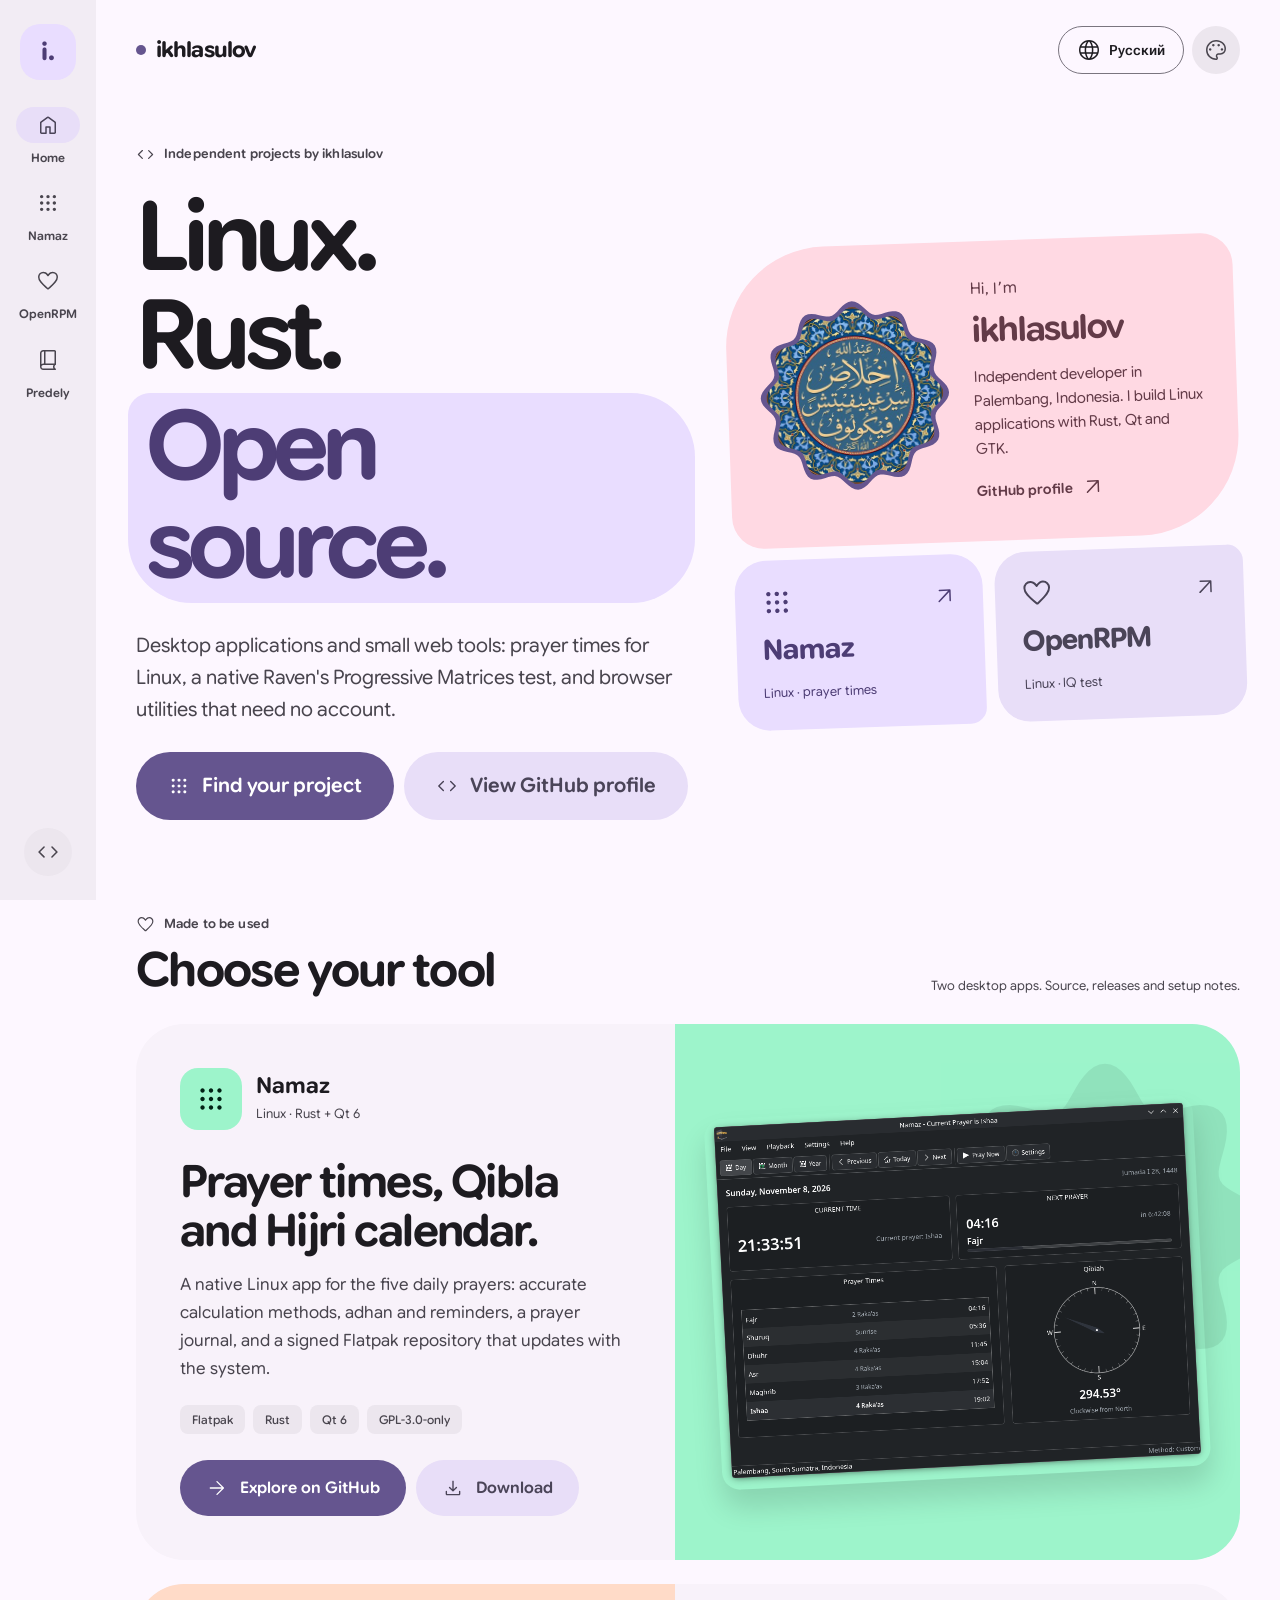
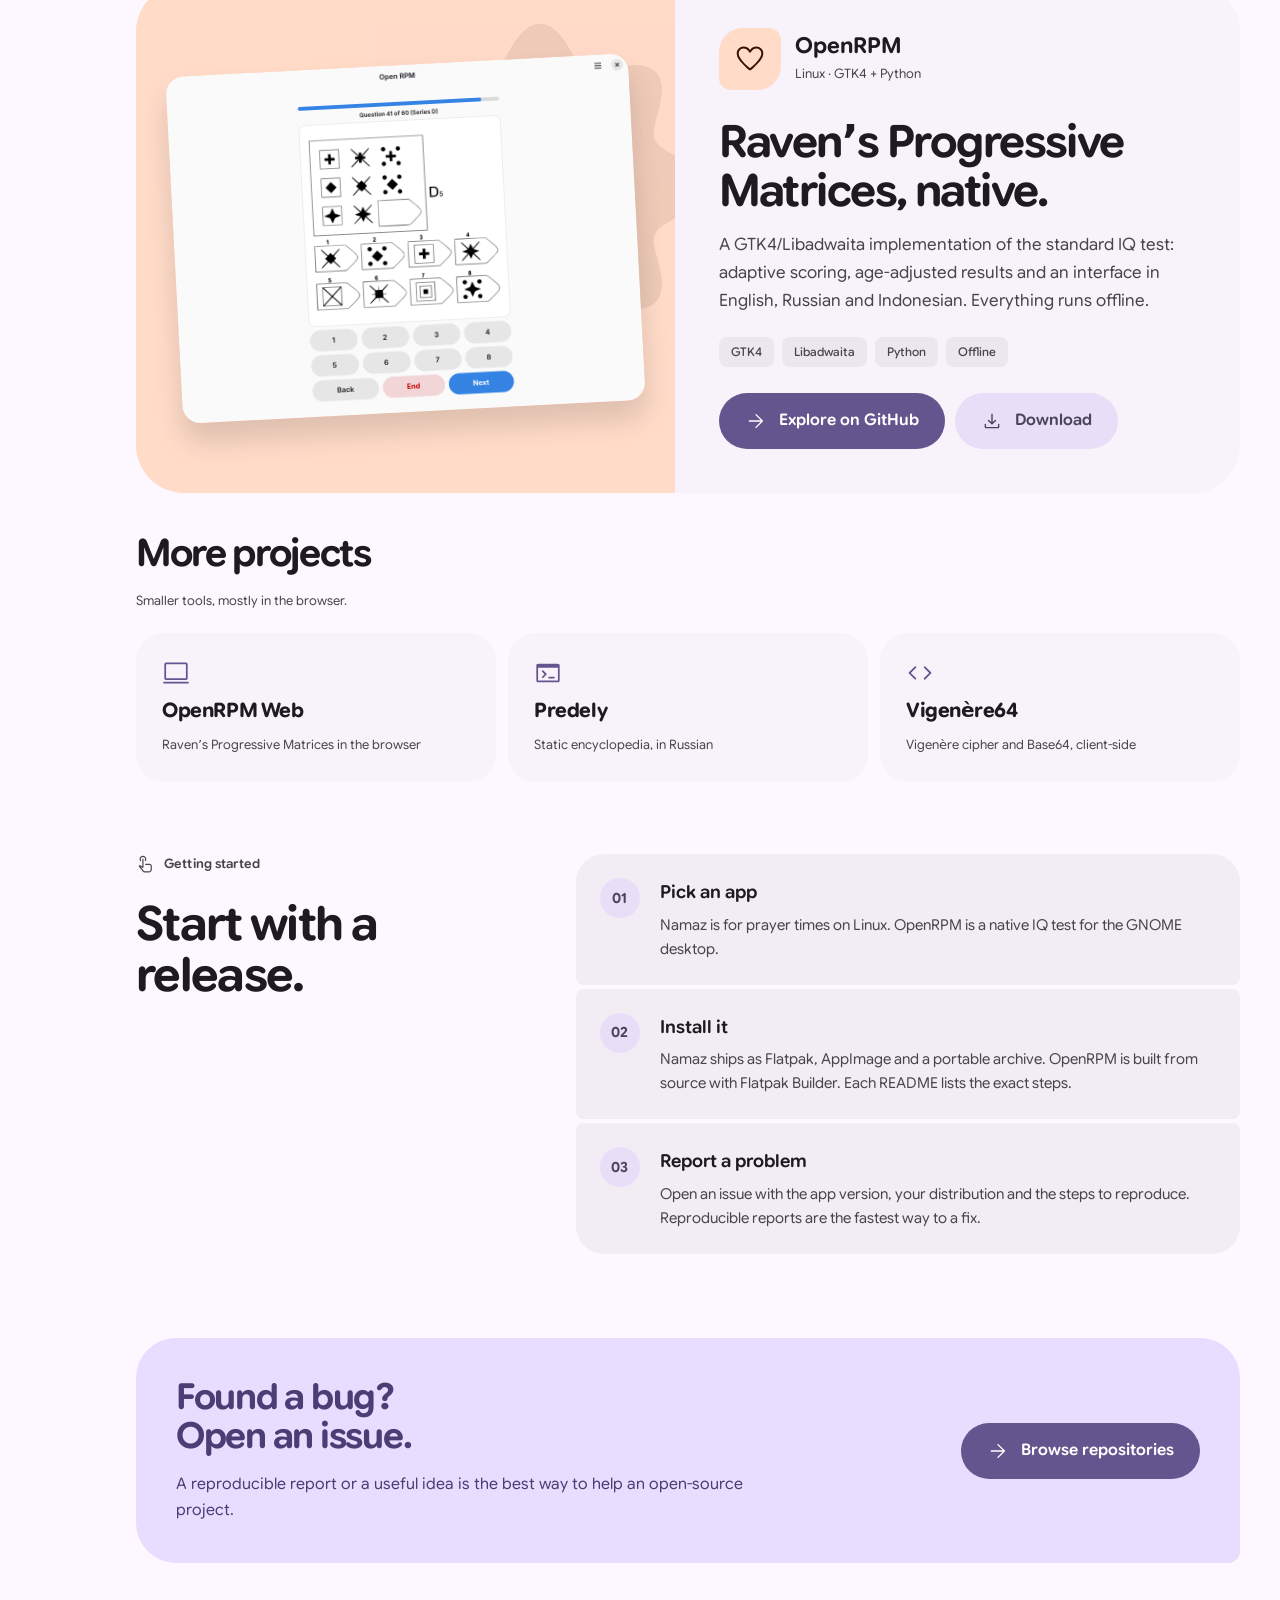
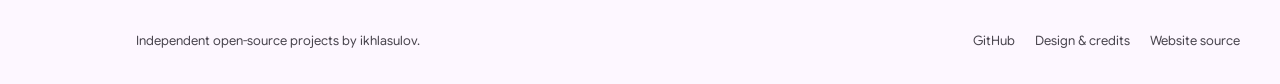
==== commit 30298381: "feat: restore bloom avatar and card shapes, add project navigation" ====
--- a/index.html
+++ b/index.html
@@ -36,7 +36,9 @@
 <a class="rail-mark state-layer" href="/" aria-label="ikhlasulov — Home">i.</a>
 <nav aria-label="Main navigation">
 <a class="rail-item" href="/" aria-current="page"><span class="nav-indicator state-layer"><svg class="icon" aria-hidden="true" focusable="false"><use href="/assets/icons.svg#home"></use></svg></span><span>Home</span></a>
-<a class="rail-item" href="#projects"><span class="nav-indicator state-layer"><svg class="icon" aria-hidden="true" focusable="false"><use href="/assets/icons.svg#apps"></use></svg></span><span>Projects</span></a>
+<a class="rail-item" href="https://ikhlasulov.github.io/namaz/"><span class="nav-indicator state-layer"><svg class="icon" aria-hidden="true" focusable="false"><use href="/assets/icons.svg#apps"></use></svg></span><span>Namaz</span></a>
+<a class="rail-item" href="https://github.com/ikhlasulov/openrpm"><span class="nav-indicator state-layer"><svg class="icon" aria-hidden="true" focusable="false"><use href="/assets/icons.svg#favorite"></use></svg></span><span>OpenRPM</span></a>
+<a class="rail-item" href="https://ikhlasulov.github.io/predely/"><span class="nav-indicator state-layer"><svg class="icon" aria-hidden="true" focusable="false"><use href="/assets/icons.svg#book_2"></use></svg></span><span>Predely</span></a>
 </nav>
 <a class="rail-bottom icon-button state-layer" href="https://github.com/ikhlasulov" aria-label="GitHub"><svg class="icon" aria-hidden="true" focusable="false"><use href="/assets/icons.svg#code"></use></svg></a>
 </aside>
@@ -62,7 +64,7 @@
 </div>
 <div class="hero-art">
 <div class="identity-card">
-<img class="avatar" src="/assets/avatar.jpg" alt="ikhlasulov" width="190" height="190" loading="eager" decoding="async">
+<svg class="avatar-bloom" viewBox="0 0 240 240" role="img" aria-label="GitHub avatar: ikhlasulov"><defs><clipPath id="avatar-clip"><path d="M120.00 8.00 L123.89 8.65 L127.66 10.49 L131.22 13.23 L134.55 16.44 L137.70 19.63 L140.76 22.34 L143.88 24.23 L147.21 25.12 L150.85 25.04 L154.86 24.23 L159.18 23.04 L163.67 21.92 L168.12 21.33 L172.31 21.62 L176.00 23.01 L179.04 25.51 L181.39 28.99 L183.10 33.15 L184.38 37.59 L185.51 41.92 L186.81 45.80 L188.57 49.00 L191.00 51.43 L194.20 53.19 L198.08 54.49 L202.41 55.62 L206.85 56.90 L211.01 58.61 L214.49 60.96 L216.99 64.00 L218.38 67.69 L218.67 71.88 L218.08 76.33 L216.96 80.82 L215.77 85.14 L214.96 89.15 L214.88 92.79 L215.77 96.12 L217.66 99.24 L220.37 102.30 L223.56 105.45 L226.77 108.78 L229.51 112.34 L231.35 116.11 L232.00 120.00 L231.35 123.89 L229.51 127.66 L226.77 131.22 L223.56 134.55 L220.37 137.70 L217.66 140.76 L215.77 143.88 L214.88 147.21 L214.96 150.85 L215.77 154.86 L216.96 159.18 L218.08 163.67 L218.67 168.12 L218.38 172.31 L216.99 176.00 L214.49 179.04 L211.01 181.39 L206.85 183.10 L202.41 184.38 L198.08 185.51 L194.20 186.81 L191.00 188.57 L188.57 191.00 L186.81 194.20 L185.51 198.08 L184.38 202.41 L183.10 206.85 L181.39 211.01 L179.04 214.49 L176.00 216.99 L172.31 218.38 L168.12 218.67 L163.67 218.08 L159.18 216.96 L154.86 215.77 L150.85 214.96 L147.21 214.88 L143.88 215.77 L140.76 217.66 L137.70 220.37 L134.55 223.56 L131.22 226.77 L127.66 229.51 L123.89 231.35 L120.00 232.00 L116.11 231.35 L112.34 229.51 L108.78 226.77 L105.45 223.56 L102.30 220.37 L99.24 217.66 L96.12 215.77 L92.79 214.88 L89.15 214.96 L85.14 215.77 L80.82 216.96 L76.33 218.08 L71.88 218.67 L67.69 218.38 L64.00 216.99 L60.96 214.49 L58.61 211.01 L56.90 206.85 L55.62 202.41 L54.49 198.08 L53.19 194.20 L51.43 191.00 L49.00 188.57 L45.80 186.81 L41.92 185.51 L37.59 184.38 L33.15 183.10 L28.99 181.39 L25.51 179.04 L23.01 176.00 L21.62 172.31 L21.33 168.12 L21.92 163.67 L23.04 159.18 L24.23 154.86 L25.04 150.85 L25.12 147.21 L24.23 143.88 L22.34 140.76 L19.63 137.70 L16.44 134.55 L13.23 131.22 L10.49 127.66 L8.65 123.89 L8.00 120.00 L8.65 116.11 L10.49 112.34 L13.23 108.78 L16.44 105.45 L19.63 102.30 L22.34 99.24 L24.23 96.12 L25.12 92.79 L25.04 89.15 L24.23 85.14 L23.04 80.82 L21.92 76.33 L21.33 71.88 L21.62 67.69 L23.01 64.00 L25.51 60.96 L28.99 58.61 L33.15 56.90 L37.59 55.62 L41.92 54.49 L45.80 53.19 L49.00 51.43 L51.43 49.00 L53.19 45.80 L54.49 41.92 L55.62 37.59 L56.90 33.15 L58.61 28.99 L60.96 25.51 L64.00 23.01 L67.69 21.62 L71.88 21.33 L76.33 21.92 L80.82 23.04 L85.14 24.23 L89.15 25.04 L92.79 25.12 L96.12 24.23 L99.24 22.34 L102.30 19.63 L105.45 16.44 L108.78 13.23 L112.34 10.49 L116.11 8.65 Z"/></clipPath></defs><path d="M120.00 1.00 L124.13 1.69 L128.14 3.65 L131.92 6.56 L135.46 9.97 L138.80 13.36 L142.06 16.23 L145.37 18.24 L148.91 19.19 L152.78 19.11 L157.04 18.24 L161.62 16.98 L166.39 15.80 L171.13 15.17 L175.58 15.47 L179.50 16.94 L182.73 19.61 L185.22 23.30 L187.05 27.72 L188.41 32.44 L189.61 37.05 L190.98 41.16 L192.85 44.56 L195.44 47.15 L198.84 49.02 L202.95 50.39 L207.56 51.59 L212.28 52.95 L216.70 54.78 L220.39 57.27 L223.06 60.50 L224.53 64.42 L224.83 68.87 L224.20 73.61 L223.02 78.38 L221.76 82.96 L220.89 87.22 L220.81 91.09 L221.76 94.63 L223.77 97.94 L226.64 101.20 L230.03 104.54 L233.44 108.08 L236.35 111.86 L238.31 115.87 L239.00 120.00 L238.31 124.13 L236.35 128.14 L233.44 131.92 L230.03 135.46 L226.64 138.80 L223.77 142.06 L221.76 145.37 L220.81 148.91 L220.89 152.78 L221.76 157.04 L223.02 161.62 L224.20 166.39 L224.83 171.13 L224.53 175.58 L223.06 179.50 L220.39 182.73 L216.70 185.22 L212.28 187.05 L207.56 188.41 L202.95 189.61 L198.84 190.98 L195.44 192.85 L192.85 195.44 L190.98 198.84 L189.61 202.95 L188.41 207.56 L187.05 212.28 L185.22 216.70 L182.73 220.39 L179.50 223.06 L175.58 224.53 L171.13 224.83 L166.39 224.20 L161.62 223.02 L157.04 221.76 L152.78 220.89 L148.91 220.81 L145.37 221.76 L142.06 223.77 L138.80 226.64 L135.46 230.03 L131.92 233.44 L128.14 236.35 L124.13 238.31 L120.00 239.00 L115.87 238.31 L111.86 236.35 L108.08 233.44 L104.54 230.03 L101.20 226.64 L97.94 223.77 L94.63 221.76 L91.09 220.81 L87.22 220.89 L82.96 221.76 L78.38 223.02 L73.61 224.20 L68.87 224.83 L64.42 224.53 L60.50 223.06 L57.27 220.39 L54.78 216.70 L52.95 212.28 L51.59 207.56 L50.39 202.95 L49.02 198.84 L47.15 195.44 L44.56 192.85 L41.16 190.98 L37.05 189.61 L32.44 188.41 L27.72 187.05 L23.30 185.22 L19.61 182.73 L16.94 179.50 L15.47 175.58 L15.17 171.13 L15.80 166.39 L16.98 161.62 L18.24 157.04 L19.11 152.78 L19.19 148.91 L18.24 145.37 L16.23 142.06 L13.36 138.80 L9.97 135.46 L6.56 131.92 L3.65 128.14 L1.69 124.13 L1.00 120.00 L1.69 115.87 L3.65 111.86 L6.56 108.08 L9.97 104.54 L13.36 101.20 L16.23 97.94 L18.24 94.63 L19.19 91.09 L19.11 87.22 L18.24 82.96 L16.98 78.38 L15.80 73.61 L15.17 68.87 L15.47 64.42 L16.94 60.50 L19.61 57.27 L23.30 54.78 L27.72 52.95 L32.44 51.59 L37.05 50.39 L41.16 49.02 L44.56 47.15 L47.15 44.56 L49.02 41.16 L50.39 37.05 L51.59 32.44 L52.95 27.72 L54.78 23.30 L57.27 19.61 L60.50 16.94 L64.42 15.47 L68.87 15.17 L73.61 15.80 L78.38 16.98 L82.96 18.24 L87.22 19.11 L91.09 19.19 L94.63 18.24 L97.94 16.23 L101.20 13.36 L104.54 9.97 L108.08 6.56 L111.86 3.65 L115.87 1.69 Z" fill="var(--md-sys-color-primary)"/><image href="/assets/avatar.jpg" x="8" y="8" width="224" height="224" preserveAspectRatio="xMidYMid slice" clip-path="url(#avatar-clip)"/></svg>
 <div class="identity-copy"><span>Hi, I’m</span><br><strong>ikhlasulov</strong><p>Independent developer in Palembang, Indonesia. I build Linux applications with Rust, Qt and GTK.</p><a class="mini-link" href="https://github.com/ikhlasulov">GitHub profile<svg class="icon" aria-hidden="true" focusable="false"><use href="/assets/icons.svg#arrow_outward"></use></svg></a></div>
 </div>
 <a class="hero-tile state-layer" href="#namaz"><span class="tile-icon"><svg class="icon" aria-hidden="true" focusable="false"><use href="/assets/icons.svg#apps"></use></svg><svg class="icon" aria-hidden="true" focusable="false"><use href="/assets/icons.svg#arrow_outward"></use></svg></span><strong>Namaz</strong><small>Linux · prayer times</small></a>
@@ -90,7 +92,7 @@
 <a class="button state-layer secondary" href="https://github.com/ikhlasulov/namaz/releases/latest"><svg class="icon" aria-hidden="true" focusable="false"><use href="/assets/icons.svg#download"></use></svg><span>Download</span></a>
 </div>
 </div>
-<div class="shot desktop namaz"><img src="/assets/namaz-en.png" alt="Namaz day view with prayer times and the Qibla compass" width="960" height="728" loading="lazy" decoding="async"></div>
+<div class="shot desktop namaz"><svg class="shape-decoration" viewBox="0 0 240 240" aria-hidden="true"><path d="M120.00 8.00 L123.89 8.59 L127.67 10.31 L131.24 13.04 L134.54 16.56 L137.52 20.64 L140.20 24.97 L142.63 29.25 L144.89 33.21 L147.10 36.60 L149.39 39.25 L151.90 41.05 L154.74 41.97 L158.00 42.08 L161.73 41.51 L165.92 40.46 L170.51 39.17 L175.38 37.90 L180.37 36.90 L185.31 36.41 L189.97 36.61 L194.17 37.63 L197.71 39.53 L200.47 42.29 L202.37 45.83 L203.39 50.03 L203.59 54.69 L203.10 59.63 L202.10 64.62 L200.83 69.49 L199.54 74.08 L198.49 78.27 L197.92 82.00 L198.03 85.26 L198.95 88.10 L200.75 90.61 L203.40 92.90 L206.79 95.11 L210.75 97.37 L215.03 99.80 L219.36 102.48 L223.44 105.46 L226.96 108.76 L229.69 112.33 L231.41 116.11 L232.00 120.00 L231.41 123.89 L229.69 127.67 L226.96 131.24 L223.44 134.54 L219.36 137.52 L215.03 140.20 L210.75 142.63 L206.79 144.89 L203.40 147.10 L200.75 149.39 L198.95 151.90 L198.03 154.74 L197.92 158.00 L198.49 161.73 L199.54 165.92 L200.83 170.51 L202.10 175.38 L203.10 180.37 L203.59 185.31 L203.39 189.97 L202.37 194.17 L200.47 197.71 L197.71 200.47 L194.17 202.37 L189.97 203.39 L185.31 203.59 L180.37 203.10 L175.38 202.10 L170.51 200.83 L165.92 199.54 L161.73 198.49 L158.00 197.92 L154.74 198.03 L151.90 198.95 L149.39 200.75 L147.10 203.40 L144.89 206.79 L142.63 210.75 L140.20 215.03 L137.52 219.36 L134.54 223.44 L131.24 226.96 L127.67 229.69 L123.89 231.41 L120.00 232.00 L116.11 231.41 L112.33 229.69 L108.76 226.96 L105.46 223.44 L102.48 219.36 L99.80 215.03 L97.37 210.75 L95.11 206.79 L92.90 203.40 L90.61 200.75 L88.10 198.95 L85.26 198.03 L82.00 197.92 L78.27 198.49 L74.08 199.54 L69.49 200.83 L64.62 202.10 L59.63 203.10 L54.69 203.59 L50.03 203.39 L45.83 202.37 L42.29 200.47 L39.53 197.71 L37.63 194.17 L36.61 189.97 L36.41 185.31 L36.90 180.37 L37.90 175.38 L39.17 170.51 L40.46 165.92 L41.51 161.73 L42.08 158.00 L41.97 154.74 L41.05 151.90 L39.25 149.39 L36.60 147.10 L33.21 144.89 L29.25 142.63 L24.97 140.20 L20.64 137.52 L16.56 134.54 L13.04 131.24 L10.31 127.67 L8.59 123.89 L8.00 120.00 L8.59 116.11 L10.31 112.33 L13.04 108.76 L16.56 105.46 L20.64 102.48 L24.97 99.80 L29.25 97.37 L33.21 95.11 L36.60 92.90 L39.25 90.61 L41.05 88.10 L41.97 85.26 L42.08 82.00 L41.51 78.27 L40.46 74.08 L39.17 69.49 L37.90 64.62 L36.90 59.63 L36.41 54.69 L36.61 50.03 L37.63 45.83 L39.53 42.29 L42.29 39.53 L45.83 37.63 L50.03 36.61 L54.69 36.41 L59.63 36.90 L64.62 37.90 L69.49 39.17 L74.08 40.46 L78.27 41.51 L82.00 42.08 L85.26 41.97 L88.10 41.05 L90.61 39.25 L92.90 36.60 L95.11 33.21 L97.37 29.25 L99.80 24.97 L102.48 20.64 L105.46 16.56 L108.76 13.04 L112.33 10.31 L116.11 8.59 Z"/></svg><img src="/assets/namaz-en.png" alt="Namaz day view with prayer times and the Qibla compass" width="960" height="728" loading="lazy" decoding="async"></div>
 </article>
 
 <article class="project openrpm reveal" id="openrpm">
@@ -104,7 +106,7 @@
 <a class="button state-layer secondary" href="https://github.com/ikhlasulov/openrpm/releases/latest"><svg class="icon" aria-hidden="true" focusable="false"><use href="/assets/icons.svg#download"></use></svg><span>Download</span></a>
 </div>
 </div>
-<div class="shot desktop openrpm"><img src="/assets/openrpm-en.png" alt="OpenRPM test screen with progressive matrices" width="960" height="720" loading="lazy" decoding="async"></div>
+<div class="shot desktop openrpm"><svg class="shape-decoration" viewBox="0 0 240 240" aria-hidden="true"><path d="M120.00 8.00 L123.89 8.59 L127.67 10.31 L131.24 13.04 L134.54 16.56 L137.52 20.64 L140.20 24.97 L142.63 29.25 L144.89 33.21 L147.10 36.60 L149.39 39.25 L151.90 41.05 L154.74 41.97 L158.00 42.08 L161.73 41.51 L165.92 40.46 L170.51 39.17 L175.38 37.90 L180.37 36.90 L185.31 36.41 L189.97 36.61 L194.17 37.63 L197.71 39.53 L200.47 42.29 L202.37 45.83 L203.39 50.03 L203.59 54.69 L203.10 59.63 L202.10 64.62 L200.83 69.49 L199.54 74.08 L198.49 78.27 L197.92 82.00 L198.03 85.26 L198.95 88.10 L200.75 90.61 L203.40 92.90 L206.79 95.11 L210.75 97.37 L215.03 99.80 L219.36 102.48 L223.44 105.46 L226.96 108.76 L229.69 112.33 L231.41 116.11 L232.00 120.00 L231.41 123.89 L229.69 127.67 L226.96 131.24 L223.44 134.54 L219.36 137.52 L215.03 140.20 L210.75 142.63 L206.79 144.89 L203.40 147.10 L200.75 149.39 L198.95 151.90 L198.03 154.74 L197.92 158.00 L198.49 161.73 L199.54 165.92 L200.83 170.51 L202.10 175.38 L203.10 180.37 L203.59 185.31 L203.39 189.97 L202.37 194.17 L200.47 197.71 L197.71 200.47 L194.17 202.37 L189.97 203.39 L185.31 203.59 L180.37 203.10 L175.38 202.10 L170.51 200.83 L165.92 199.54 L161.73 198.49 L158.00 197.92 L154.74 198.03 L151.90 198.95 L149.39 200.75 L147.10 203.40 L144.89 206.79 L142.63 210.75 L140.20 215.03 L137.52 219.36 L134.54 223.44 L131.24 226.96 L127.67 229.69 L123.89 231.41 L120.00 232.00 L116.11 231.41 L112.33 229.69 L108.76 226.96 L105.46 223.44 L102.48 219.36 L99.80 215.03 L97.37 210.75 L95.11 206.79 L92.90 203.40 L90.61 200.75 L88.10 198.95 L85.26 198.03 L82.00 197.92 L78.27 198.49 L74.08 199.54 L69.49 200.83 L64.62 202.10 L59.63 203.10 L54.69 203.59 L50.03 203.39 L45.83 202.37 L42.29 200.47 L39.53 197.71 L37.63 194.17 L36.61 189.97 L36.41 185.31 L36.90 180.37 L37.90 175.38 L39.17 170.51 L40.46 165.92 L41.51 161.73 L42.08 158.00 L41.97 154.74 L41.05 151.90 L39.25 149.39 L36.60 147.10 L33.21 144.89 L29.25 142.63 L24.97 140.20 L20.64 137.52 L16.56 134.54 L13.04 131.24 L10.31 127.67 L8.59 123.89 L8.00 120.00 L8.59 116.11 L10.31 112.33 L13.04 108.76 L16.56 105.46 L20.64 102.48 L24.97 99.80 L29.25 97.37 L33.21 95.11 L36.60 92.90 L39.25 90.61 L41.05 88.10 L41.97 85.26 L42.08 82.00 L41.51 78.27 L40.46 74.08 L39.17 69.49 L37.90 64.62 L36.90 59.63 L36.41 54.69 L36.61 50.03 L37.63 45.83 L39.53 42.29 L42.29 39.53 L45.83 37.63 L50.03 36.61 L54.69 36.41 L59.63 36.90 L64.62 37.90 L69.49 39.17 L74.08 40.46 L78.27 41.51 L82.00 42.08 L85.26 41.97 L88.10 41.05 L90.61 39.25 L92.90 36.60 L95.11 33.21 L97.37 29.25 L99.80 24.97 L102.48 20.64 L105.46 16.56 L108.76 13.04 L112.33 10.31 L116.11 8.59 Z"/></svg><img src="/assets/openrpm-en.png" alt="OpenRPM test screen with progressive matrices" width="960" height="720" loading="lazy" decoding="async"></div>
 </article>
 
 <div class="more reveal">
--- a/assets/style.css
+++ b/assets/style.css
@@ -17,7 +17,6 @@
 .install-command{margin:18px 0;padding:20px 24px;border-radius:20px;background:var(--md-sys-color-surface-container-high);color:var(--md-sys-color-on-surface);overflow-x:auto}.install-command code{padding:0;background:transparent;font-size:16px;white-space:pre;overflow-wrap:normal}
 
 /* Adaptations for ikhlasulov.github.io (GPL-3.0-only) */
-.identity-card .avatar{width:190px;height:190px;flex-shrink:0;object-fit:cover;border-radius:58% 42% 45% 55%/48% 55% 45% 52%;box-shadow:0 10px 24px #0002}
 .project.namaz .app-icon{background:var(--accent-a-container);color:var(--on-accent-a-container)}
 .project.openrpm .app-icon{background:var(--accent-b-container);color:var(--on-accent-b-container);border-radius:24px 12px 24px 12px}
 .project.openrpm .shot{order:-1}
@@ -31,6 +30,6 @@
 .more-card .icon{width:28px;height:28px;color:var(--md-sys-color-primary)}
 .more-card strong{font-size:20px;letter-spacing:-.02em}
 .more-card span{font-size:13px;color:var(--md-sys-color-on-surface-variant)}
-@media(max-width:1100px){.identity-card .avatar{width:130px;height:130px}}
-@media(max-width:800px){.identity-card .avatar{width:160px;height:160px}.project.openrpm .shot{order:0}}
-@media(max-width:380px){.identity-card .avatar{width:125px;height:125px}}
+@media(max-width:800px){.project.openrpm .shot{order:0}}
+
+@media(max-width:800px){.rail nav{gap:0}.rail-item{width:auto;flex:1;min-width:0}}
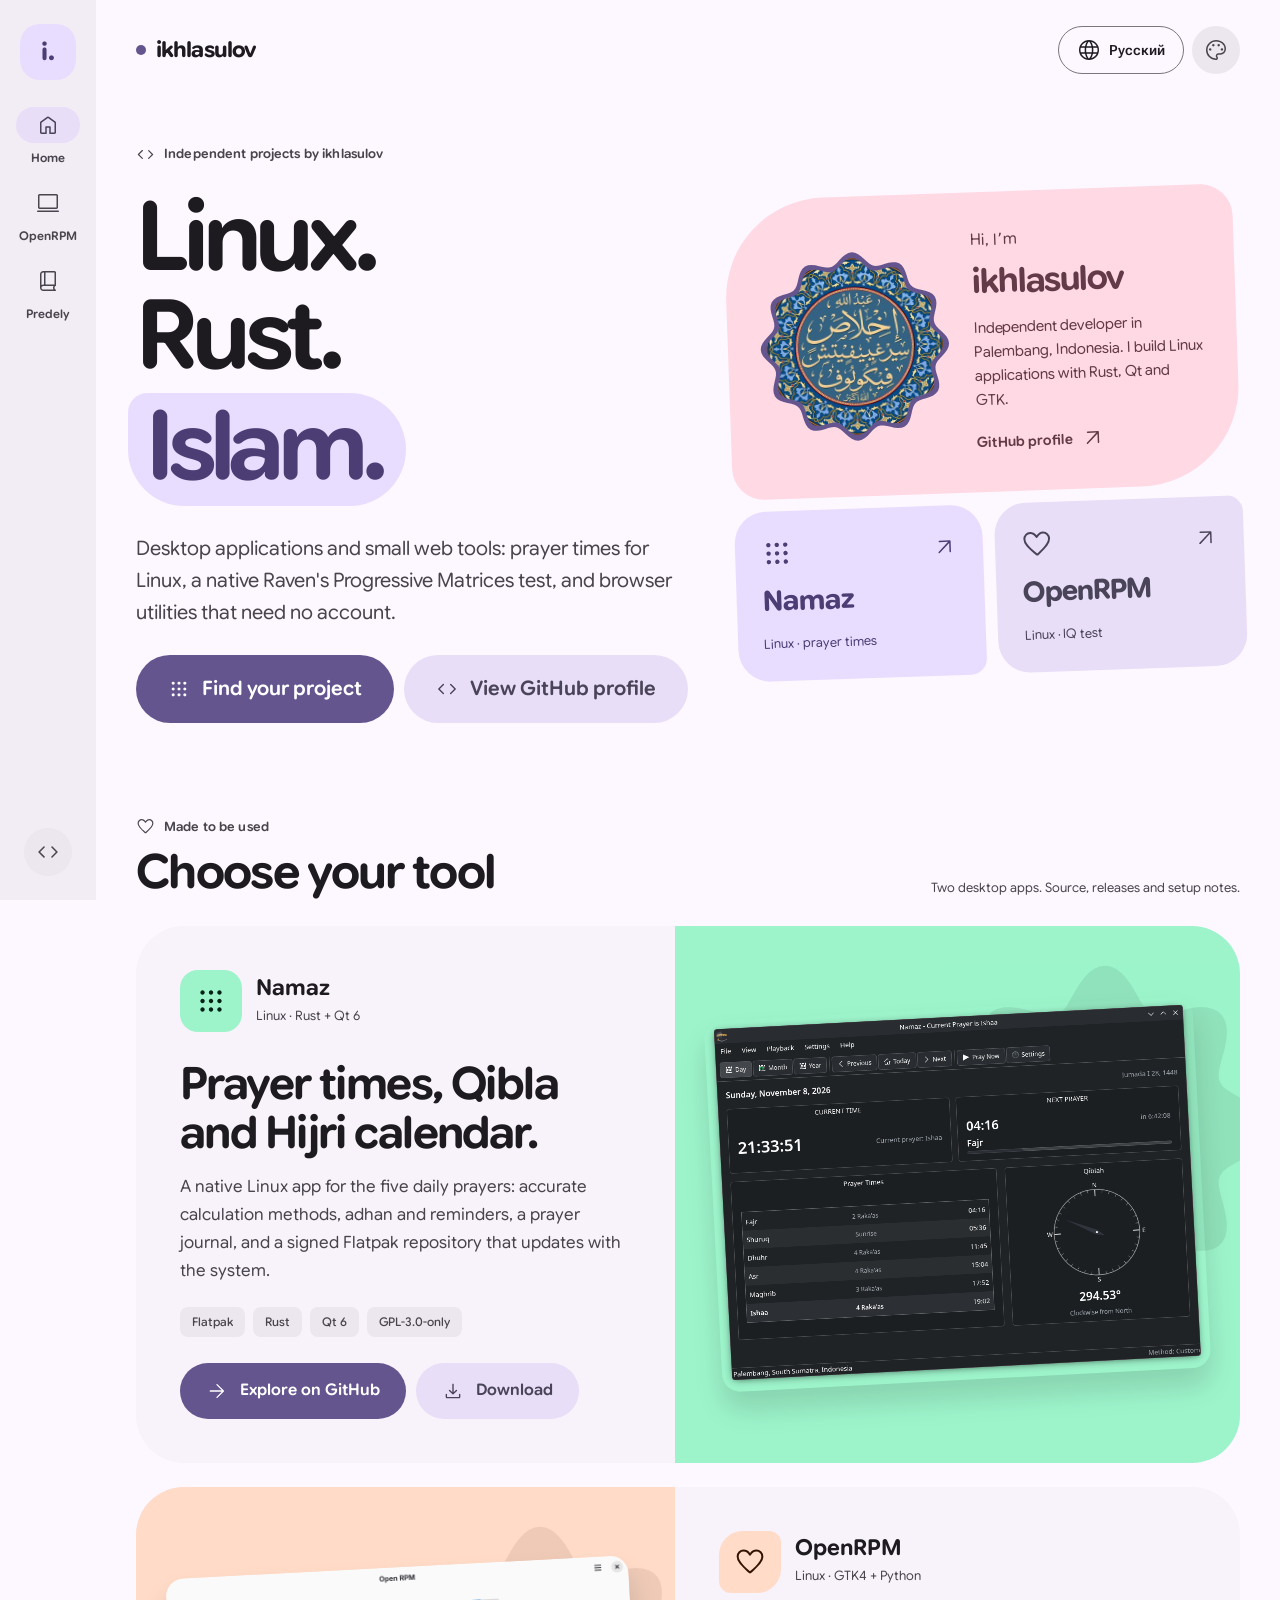
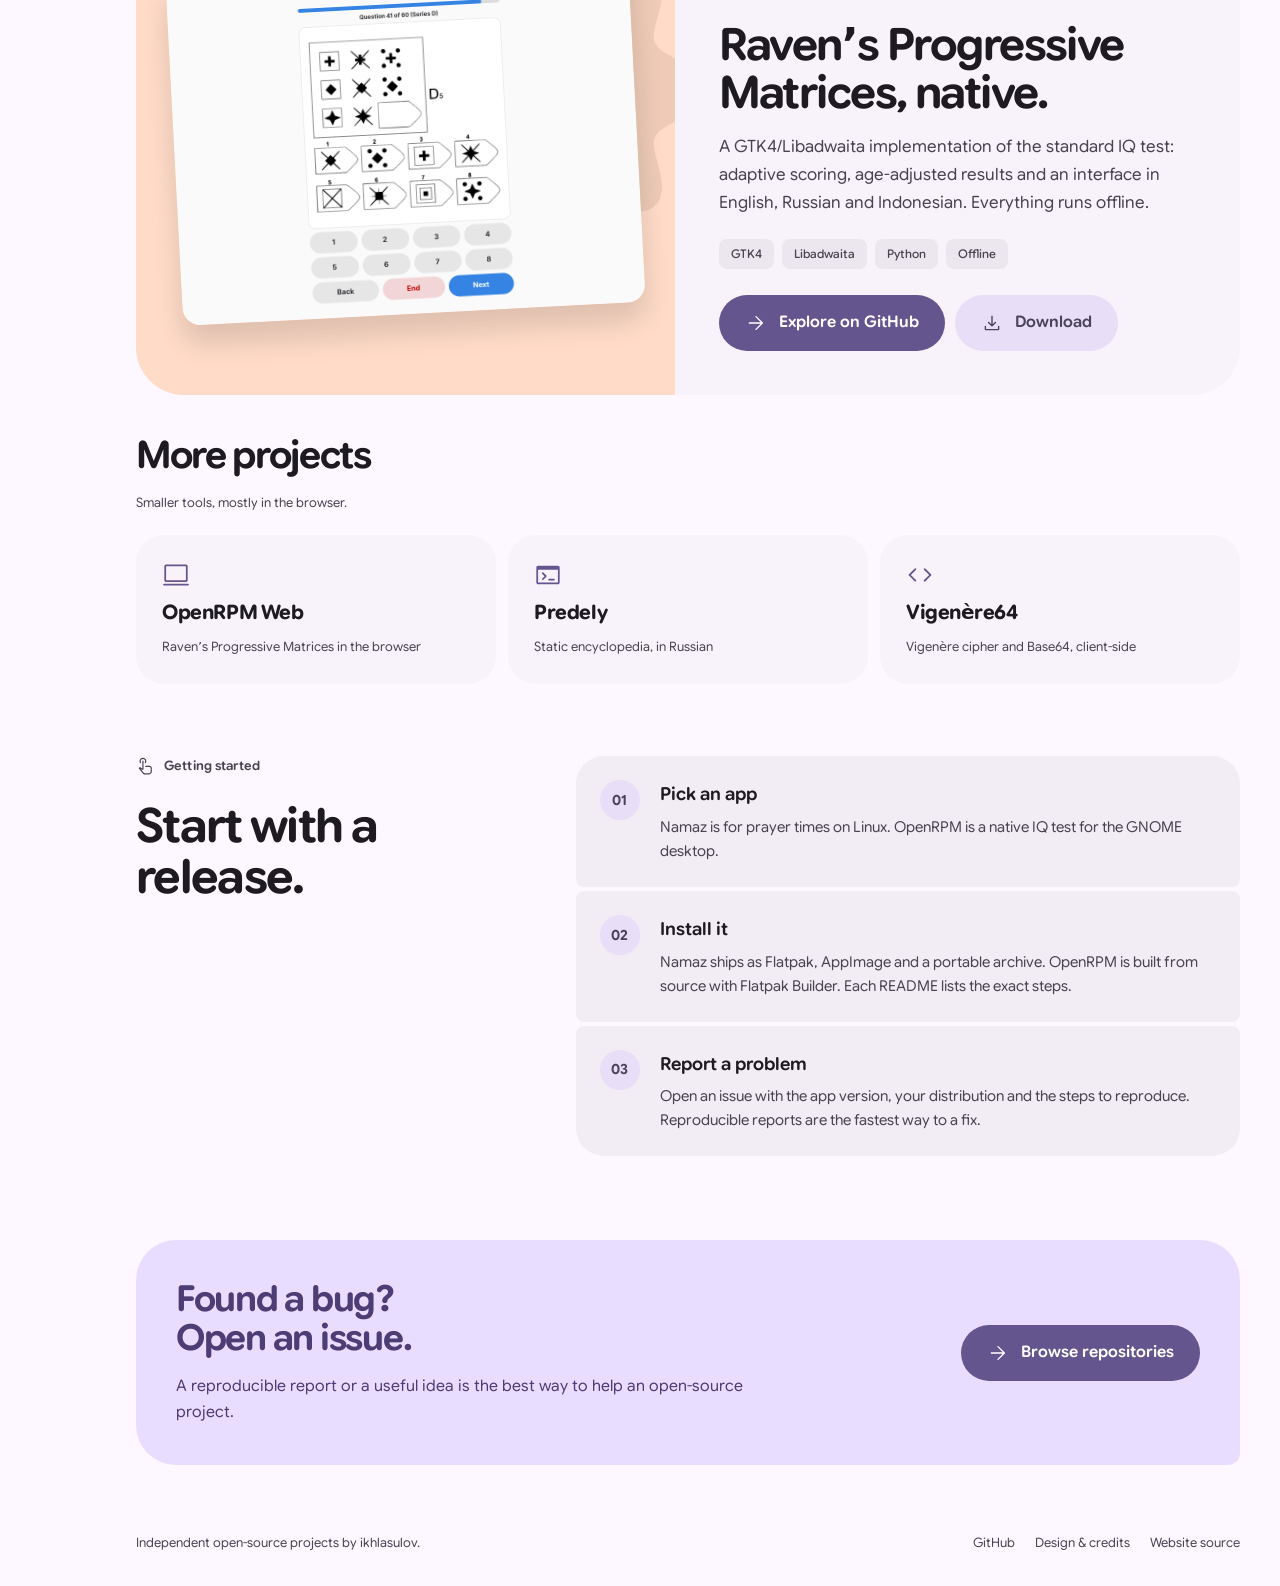
==== commit 1a3d5f93: "feat: hero says Islam, rail links only to pages with GitHub Pages" ====
--- a/index.html
+++ b/index.html
@@ -36,8 +36,7 @@
 <a class="rail-mark state-layer" href="/" aria-label="ikhlasulov — Home">i.</a>
 <nav aria-label="Main navigation">
 <a class="rail-item" href="/" aria-current="page"><span class="nav-indicator state-layer"><svg class="icon" aria-hidden="true" focusable="false"><use href="/assets/icons.svg#home"></use></svg></span><span>Home</span></a>
-<a class="rail-item" href="https://ikhlasulov.github.io/namaz/"><span class="nav-indicator state-layer"><svg class="icon" aria-hidden="true" focusable="false"><use href="/assets/icons.svg#apps"></use></svg></span><span>Namaz</span></a>
-<a class="rail-item" href="https://github.com/ikhlasulov/openrpm"><span class="nav-indicator state-layer"><svg class="icon" aria-hidden="true" focusable="false"><use href="/assets/icons.svg#favorite"></use></svg></span><span>OpenRPM</span></a>
+<a class="rail-item" href="https://ikhlasulov.github.io/open-rpm-web/"><span class="nav-indicator state-layer"><svg class="icon" aria-hidden="true" focusable="false"><use href="/assets/icons.svg#computer"></use></svg></span><span>OpenRPM</span></a>
 <a class="rail-item" href="https://ikhlasulov.github.io/predely/"><span class="nav-indicator state-layer"><svg class="icon" aria-hidden="true" focusable="false"><use href="/assets/icons.svg#book_2"></use></svg></span><span>Predely</span></a>
 </nav>
 <a class="rail-bottom icon-button state-layer" href="https://github.com/ikhlasulov" aria-label="GitHub"><svg class="icon" aria-hidden="true" focusable="false"><use href="/assets/icons.svg#code"></use></svg></a>
@@ -55,7 +54,7 @@
 <section class="hero">
 <div>
 <div class="eyebrow"><svg class="icon" aria-hidden="true" focusable="false"><use href="/assets/icons.svg#code"></use></svg>Independent projects by ikhlasulov</div>
-<h1>Linux.<br>Rust.<br><span>Open source.</span></h1>
+<h1>Linux.<br>Rust.<br><span>Islam.</span></h1>
 <p class="lead">Desktop applications and small web tools: prayer times for Linux, a native Raven's Progressive Matrices test, and browser utilities that need no account.</p>
 <div class="actions">
 <a class="button state-layer large" href="#projects"><svg class="icon" aria-hidden="true" focusable="false"><use href="/assets/icons.svg#apps"></use></svg><span>Find your project</span></a>
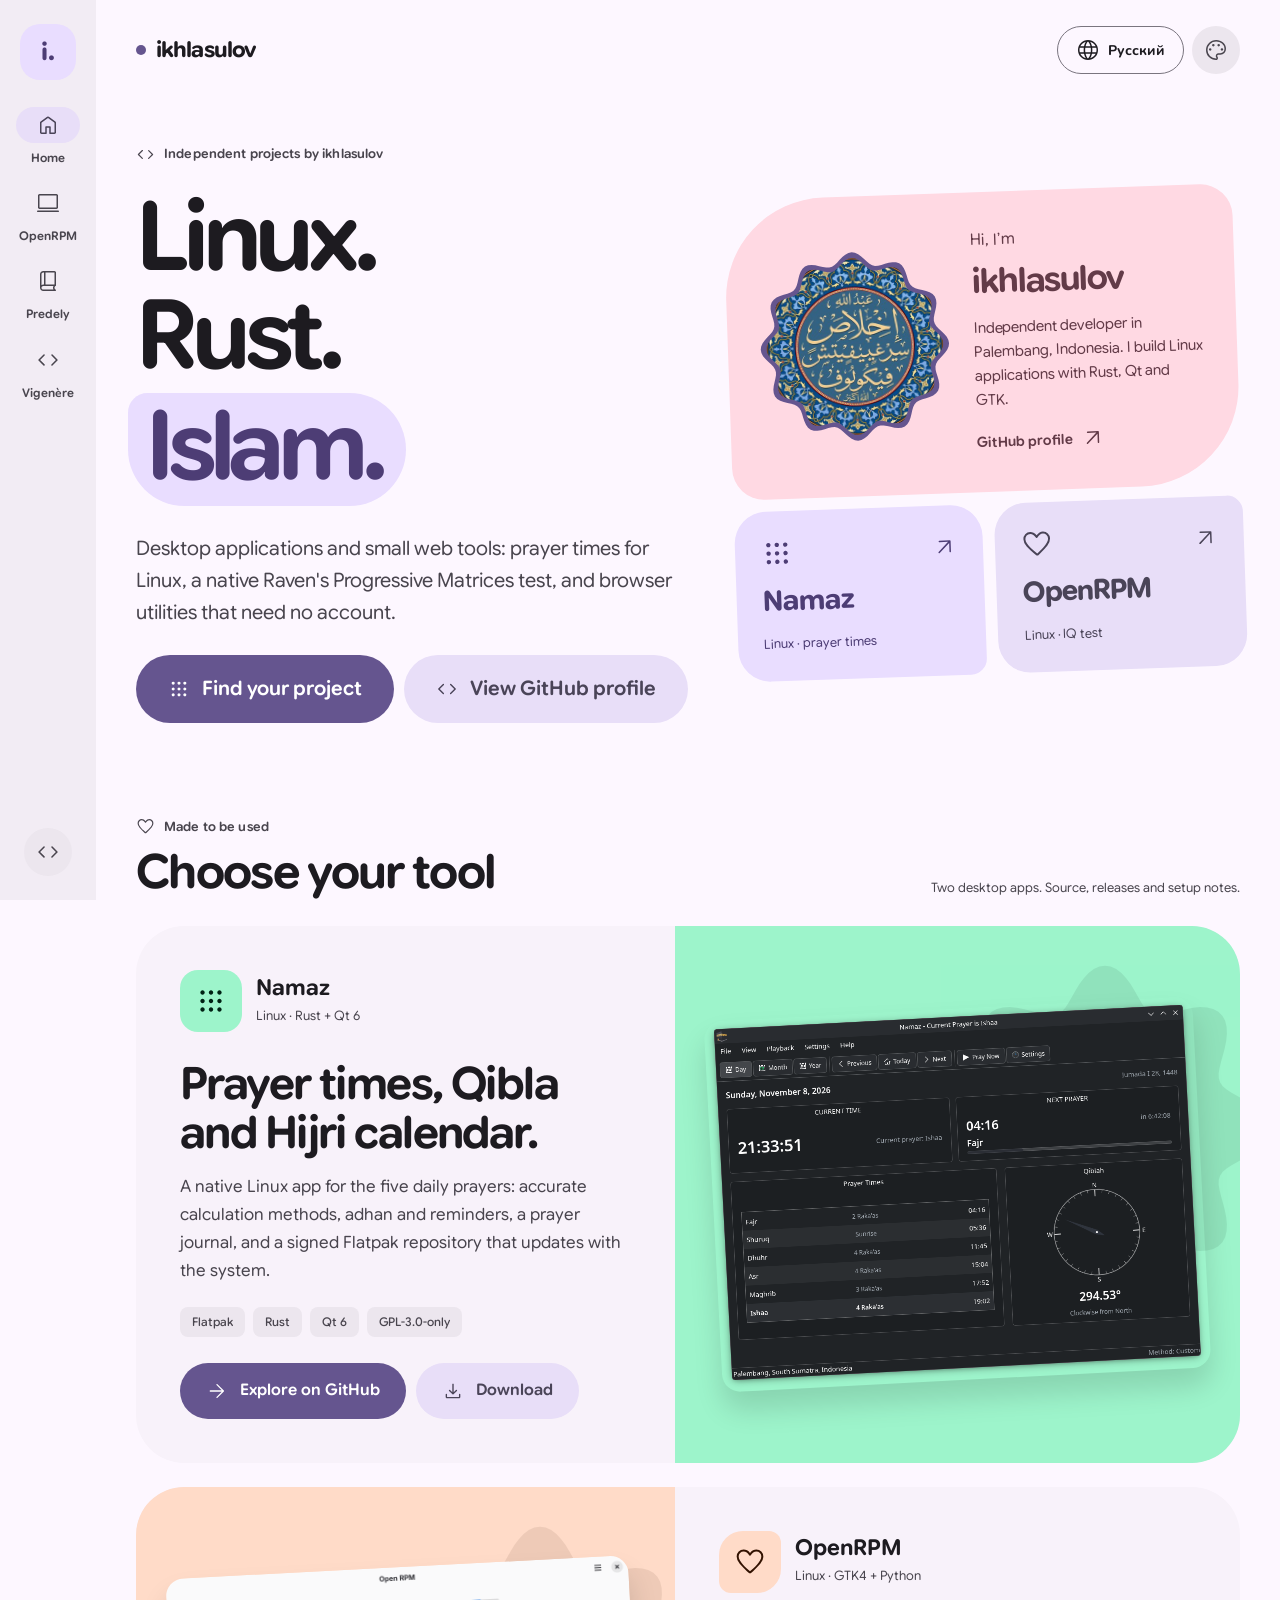
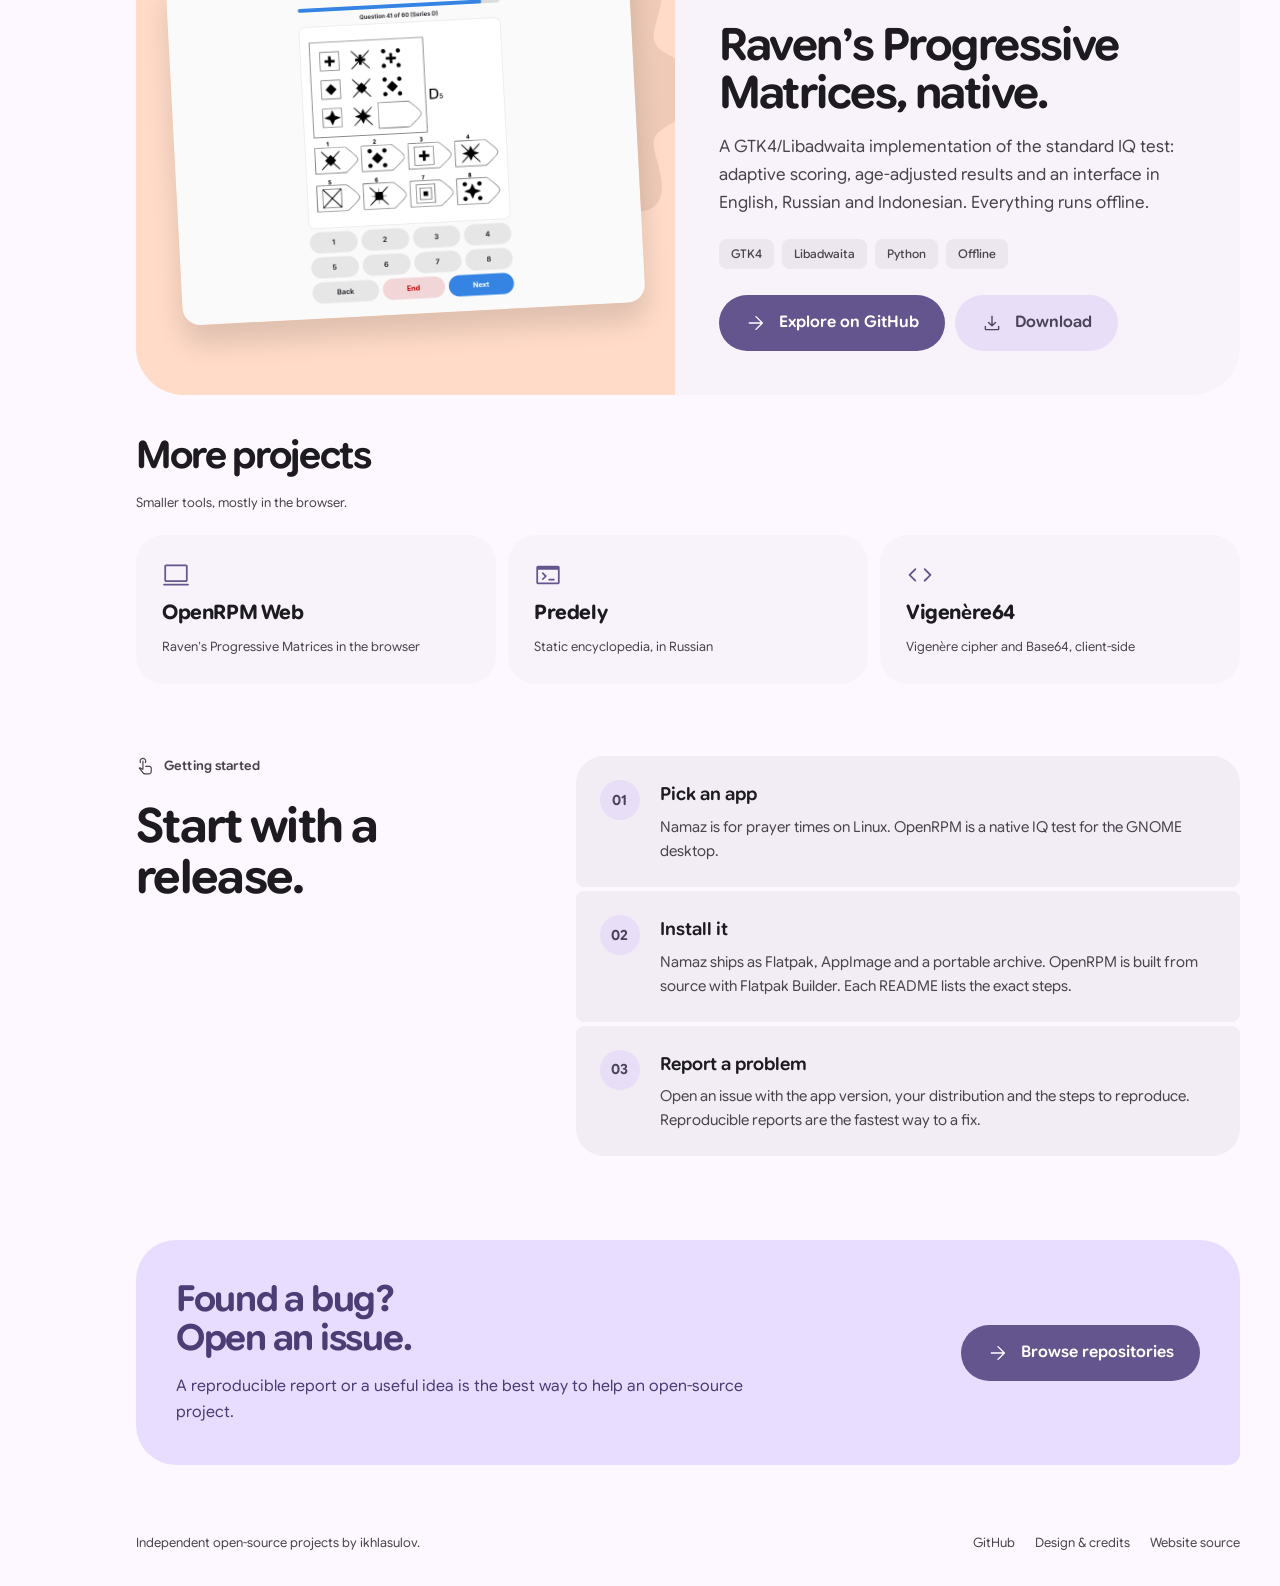
==== commit bdc3054c: "feat: add the Vigenère page to the rail" ====
--- a/index.html
+++ b/index.html
@@ -38,7 +38,7 @@
 <a class="rail-item" href="/" aria-current="page"><span class="nav-indicator state-layer"><svg class="icon" aria-hidden="true" focusable="false"><use href="/assets/icons.svg#home"></use></svg></span><span>Home</span></a>
 <a class="rail-item" href="https://ikhlasulov.github.io/open-rpm-web/"><span class="nav-indicator state-layer"><svg class="icon" aria-hidden="true" focusable="false"><use href="/assets/icons.svg#computer"></use></svg></span><span>OpenRPM</span></a>
 <a class="rail-item" href="https://ikhlasulov.github.io/predely/"><span class="nav-indicator state-layer"><svg class="icon" aria-hidden="true" focusable="false"><use href="/assets/icons.svg#book_2"></use></svg></span><span>Predely</span></a>
-</nav>
+<a class="rail-item" href="https://ikhlasulov.github.io/vigenere64/"><span class="nav-indicator state-layer"><svg class="icon" aria-hidden="true" focusable="false"><use href="/assets/icons.svg#code"></use></svg></span><span>Vigenère</span></a></nav>
 <a class="rail-bottom icon-button state-layer" href="https://github.com/ikhlasulov" aria-label="GitHub"><svg class="icon" aria-hidden="true" focusable="false"><use href="/assets/icons.svg#code"></use></svg></a>
 </aside>
 <div class="site"><div class="wrap" id="top">
--- a/assets/style.css
+++ b/assets/style.css
@@ -1,9 +1,16 @@
 /* SPDX-License-Identifier: GPL-3.0-only */
 @font-face{font-family:Google Sans Flex;src:url('/assets/fonts/GoogleSansFlex-subset.woff2') format('woff2');font-weight:400 800;font-display:swap}
-@font-face{font-family:Roboto Flex Cyrillic;src:url('/assets/fonts/RobotoFlex-cyrillic.woff2') format('woff2');font-weight:400 800;font-display:swap;unicode-range:U+0400-052F}
+@font-face{font-family:Nunito;src:url('/assets/fonts/Nunito-cyrillic-425.woff2') format('woff2');font-weight:300 450;font-display:swap;unicode-range:U+0301, U+0400-045F, U+0490-0491, U+04B0-04B1, U+2116}
+@font-face{font-family:Nunito;src:url('/assets/fonts/Nunito-cyrillic-630.woff2') format('woff2');font-weight:451 550;font-display:swap;unicode-range:U+0301, U+0400-045F, U+0490-0491, U+04B0-04B1, U+2116}
+@font-face{font-family:Nunito;src:url('/assets/fonts/Nunito-cyrillic-735.woff2') format('woff2');font-weight:551 640;font-display:swap;unicode-range:U+0301, U+0400-045F, U+0490-0491, U+04B0-04B1, U+2116}
+@font-face{font-family:Nunito;src:url('/assets/fonts/Nunito-cyrillic-780.woff2') format('woff2');font-weight:641 900;font-display:swap;unicode-range:U+0301, U+0400-045F, U+0490-0491, U+04B0-04B1, U+2116}
+@font-face{font-family:Nunito;src:url('/assets/fonts/Nunito-latin-425.woff2') format('woff2');font-weight:300 450;font-display:swap;unicode-range:U+0000-00FF, U+0131, U+0152-0153, U+02BB-02BC, U+02C6, U+02DA, U+02DC, U+0304, U+0308, U+0329, U+2000-206F, U+20AC, U+2122, U+2191, U+2193, U+2212, U+2215, U+FEFF, U+FFFD}
+@font-face{font-family:Nunito;src:url('/assets/fonts/Nunito-latin-630.woff2') format('woff2');font-weight:451 550;font-display:swap;unicode-range:U+0000-00FF, U+0131, U+0152-0153, U+02BB-02BC, U+02C6, U+02DA, U+02DC, U+0304, U+0308, U+0329, U+2000-206F, U+20AC, U+2122, U+2191, U+2193, U+2212, U+2215, U+FEFF, U+FFFD}
+@font-face{font-family:Nunito;src:url('/assets/fonts/Nunito-latin-735.woff2') format('woff2');font-weight:551 640;font-display:swap;unicode-range:U+0000-00FF, U+0131, U+0152-0153, U+02BB-02BC, U+02C6, U+02DA, U+02DC, U+0304, U+0308, U+0329, U+2000-206F, U+20AC, U+2122, U+2191, U+2193, U+2212, U+2215, U+FEFF, U+FFFD}
+@font-face{font-family:Nunito;src:url('/assets/fonts/Nunito-latin-780.woff2') format('woff2');font-weight:641 900;font-display:swap;unicode-range:U+0000-00FF, U+0131, U+0152-0153, U+02BB-02BC, U+02C6, U+02DA, U+02DC, U+0304, U+0308, U+0329, U+2000-206F, U+20AC, U+2122, U+2191, U+2193, U+2212, U+2215, U+FEFF, U+FFFD}
 :root{--shape-xs:8px;--shape-s:12px;--shape-m:16px;--shape-l:24px;--shape-xl:28px;--shape-xxl:48px;--shape-full:999px;--motion-fast:350ms cubic-bezier(.42,1.67,.21,.9);--motion-default:500ms cubic-bezier(.38,1.21,.22,1);--motion-effects:150ms cubic-bezier(.31,.94,.34,1);color-scheme:light dark}
 html[data-mode=light]{color-scheme:light}html[data-mode=dark]{color-scheme:dark}
-*{box-sizing:border-box}html{scroll-padding-top:24px}body{margin:0;background:var(--md-sys-color-surface);color:var(--md-sys-color-on-surface);font-family:'Google Sans Flex','Roboto Flex Cyrillic',system-ui,sans-serif;font-variation-settings:'ROND' 100;line-height:1.6;font-size:16px}h1,h2,h3,p{margin:0}h1,h2,h3{line-height:1.08;font-weight:650;letter-spacing:-.035em}h1{font-size:clamp(44px,5.7vw,78px)}h2{font-size:clamp(32px,3.7vw,50px)}h3{font-size:26px}p{margin-top:16px}a{color:inherit;text-underline-offset:4px}button,a{-webkit-tap-highlight-color:transparent}button{font:inherit;cursor:pointer}button:focus-visible,a:focus-visible,summary:focus-visible{outline:3px solid var(--md-sys-color-primary);outline-offset:4px}button:disabled{cursor:default}img{display:block;max-width:100%;height:auto}.icon{width:24px;height:24px;fill:currentColor;display:inline-block;flex-shrink:0;vertical-align:middle}.sr-only{position:absolute;width:1px;height:1px;padding:0;margin:-1px;overflow:hidden;clip:rect(0,0,0,0);white-space:nowrap;border:0}.skip{position:fixed;left:120px;top:-100px;z-index:100;background:var(--md-sys-color-primary);color:var(--md-sys-color-on-primary);padding:12px 24px;border-radius:24px}.skip:focus{top:12px}
+*{box-sizing:border-box}html{scroll-padding-top:24px}body{margin:0;background:var(--md-sys-color-surface);color:var(--md-sys-color-on-surface);font-family:'Google Sans Flex','Nunito',system-ui,sans-serif;line-height:1.6;font-size:16px}h1,h2,h3,p{margin:0}h1,h2,h3{line-height:1.08;font-weight:650;letter-spacing:-.035em}h1{font-size:clamp(44px,5.7vw,78px)}h2{font-size:clamp(32px,3.7vw,50px)}h3{font-size:26px}p{margin-top:16px}a{color:inherit;text-underline-offset:4px}button,a{-webkit-tap-highlight-color:transparent}button{font:inherit;cursor:pointer}button:focus-visible,a:focus-visible,summary:focus-visible{outline:3px solid var(--md-sys-color-primary);outline-offset:4px}button:disabled{cursor:default}img{display:block;max-width:100%;height:auto}.icon{width:24px;height:24px;fill:currentColor;display:inline-block;flex-shrink:0;vertical-align:middle}.sr-only{position:absolute;width:1px;height:1px;padding:0;margin:-1px;overflow:hidden;clip:rect(0,0,0,0);white-space:nowrap;border:0}.skip{position:fixed;left:120px;top:-100px;z-index:100;background:var(--md-sys-color-primary);color:var(--md-sys-color-on-primary);padding:12px 24px;border-radius:24px}.skip:focus{top:12px}
 .rail{position:fixed;inset:0 auto 0 0;width:96px;background:var(--md-sys-color-surface-container);z-index:30;display:flex;align-items:center;flex-direction:column;padding:24px 8px;gap:24px}.rail-mark{width:56px;height:56px;display:grid;place-items:center;background:var(--md-sys-color-primary-container);color:var(--md-sys-color-on-primary-container);border-radius:20px;text-decoration:none;font-size:24px;font-weight:750;transition:border-radius var(--motion-fast)}.rail-mark:hover{border-radius:12px}.rail nav{display:flex;flex-direction:column;gap:12px;width:100%}.rail-item{display:flex;align-items:center;flex-direction:column;gap:5px;text-decoration:none;font-size:12px;font-weight:600;padding:3px 0;color:var(--md-sys-color-on-surface-variant)}.rail-item .nav-indicator{display:grid;place-items:center;width:64px;height:36px;border-radius:18px;transition:background var(--motion-effects),border-radius var(--motion-fast)}.rail-item:hover .nav-indicator{background:var(--md-sys-color-surface-container-highest)}.rail-item[aria-current=page] .nav-indicator{background:var(--md-sys-color-secondary-container);color:var(--md-sys-color-on-secondary-container)}.rail-bottom{margin-top:auto}.site{margin-left:96px}.wrap{max-width:1280px;margin:auto;padding:0 40px}.top{display:flex;gap:16px;align-items:center;justify-content:space-between;min-height:100px}.brand{font-size:22px;font-weight:700;letter-spacing:-.04em;text-decoration:none;display:flex;gap:10px;align-items:center}.brand .brand-dot{width:10px;height:10px;border-radius:10px;background:var(--md-sys-color-primary)}.top-actions{display:flex;align-items:center;gap:8px}.icon-button{display:inline-flex;align-items:center;justify-content:center;width:48px;height:48px;border:0;border-radius:24px;background:var(--md-sys-color-surface-container-high);color:var(--md-sys-color-on-surface-variant);transition:border-radius var(--motion-fast)}.icon-button:hover{border-radius:16px}.language{display:inline-flex;align-items:center;gap:8px;min-height:48px;padding:0 18px;text-decoration:none;font-size:14px;font-weight:600;border:1px solid var(--md-sys-color-outline);border-radius:var(--shape-full)}.state-layer{position:relative;isolation:isolate;overflow:hidden}.state-layer:before{content:'';position:absolute;inset:0;pointer-events:none;background:currentColor;opacity:0;z-index:-1;transition:opacity var(--motion-effects)}.state-layer:hover:before{opacity:.08}.state-layer:active:before{opacity:.12}.ripple{position:absolute;pointer-events:none;background:currentColor;border-radius:50%;z-index:-1}.button{display:inline-flex;align-items:center;justify-content:center;gap:12px;min-height:56px;padding:14px 26px;background:var(--md-sys-color-primary);color:var(--md-sys-color-on-primary);font-weight:600;font-size:16px;text-decoration:none;border:0;border-radius:28px;transition:transform var(--motion-fast),border-radius var(--motion-fast),box-shadow var(--motion-effects)}@media(hover:hover) and (pointer:fine){.button:hover,.button.large:hover{border-radius:18px;transform:translateY(-2px);box-shadow:0 3px 8px #00000014}}.button:active,.button.large:active{transform:scale(.97);border-radius:18px}.button.secondary{background:var(--md-sys-color-secondary-container);color:var(--md-sys-color-on-secondary-container)}.button.outlined{background:transparent;color:var(--md-sys-color-primary);border:1px solid var(--md-sys-color-outline)}.button.large{border-radius:34px;min-height:68px;padding:18px 32px;font-size:20px}.button .icon{width:22px;height:22px}.actions{display:flex;gap:10px;flex-wrap:wrap;margin-top:26px}.eyebrow{display:flex;align-items:center;gap:9px;font-size:13px;font-weight:600;letter-spacing:.01em;color:var(--md-sys-color-on-surface-variant);margin-bottom:24px}.eyebrow .icon{width:19px;height:19px}.lead{color:var(--md-sys-color-on-surface-variant);font-size:20px;line-height:1.6;max-width:610px}.small{font-size:13px;line-height:1.65;color:var(--md-sys-color-on-surface-variant)}
 .hero{display:grid;grid-template-columns:1.1fr 1fr;gap:36px;align-items:center;padding:44px 0 72px}.hero h1{font-size:clamp(62px,7.5vw,104px);line-height:1.02;font-weight:650;letter-spacing:-.065em}.hero h1 span{display:inline-block;padding:5px 24px 10px 18px;margin:8px 0 3px -8px;background:var(--md-sys-color-primary-container);color:var(--md-sys-color-on-primary-container);border-radius:22px 64px 64px 64px}.hero .lead{max-width:545px;margin-top:24px}.hero-art{min-width:0;display:grid;grid-template-columns:1fr 1fr;gap:12px;transform:rotate(-2deg);padding:18px 0}.identity-card{grid-column:1/-1;min-height:300px;padding:28px 32px;background:var(--md-sys-color-tertiary-container);color:var(--md-sys-color-on-tertiary-container);border-radius:100px 32px 100px 32px;display:flex;gap:24px;align-items:center}.identity-copy{flex:1;min-width:0}.identity-copy p{margin-top:7px;font-size:15px}.identity-copy strong{font-size:clamp(24px,2.7vw,36px);font-weight:650;letter-spacing:-.04em}.avatar-bloom{width:190px;height:190px;flex-shrink:0;overflow:visible}.identity-card .mini-link{display:inline-flex;gap:8px;align-items:center;text-decoration:none;font-size:14px;font-weight:600;margin-top:18px}.hero-tile{padding:26px;background:var(--md-sys-color-primary-container);color:var(--md-sys-color-on-primary-container);border-radius:32px 32px 16px 32px;text-decoration:none;display:flex;flex-direction:column;gap:10px;min-height:170px;transition:transform var(--motion-default),border-radius var(--motion-fast)}.hero-tile:nth-child(3){background:var(--md-sys-color-secondary-container);color:var(--md-sys-color-on-secondary-container);border-radius:32px 16px 32px 32px}.hero-tile:hover{transform:translateY(-7px) rotate(2deg);border-radius:48px}.hero-tile strong{font-size:28px;letter-spacing:-.04em}.hero-tile small{font-size:13px}.tile-icon{display:flex;justify-content:space-between;align-items:center}.tile-icon>.icon:first-child{width:32px;height:32px}.section-title{display:flex;justify-content:space-between;align-items:end;gap:24px;margin:22px 0 28px}.section-title .eyebrow{margin-bottom:10px}.project{display:grid;grid-template-columns:1fr 1.05fr;border-radius:var(--shape-xxl);overflow:hidden;min-height:500px;background:var(--md-sys-color-surface-container-low);margin-bottom:24px}.project-copy{padding:44px;align-self:center;min-width:0}.project-top{display:flex;gap:14px;align-items:center;margin-bottom:28px}.app-icon{display:grid;place-items:center;flex-shrink:0;width:62px;height:62px;border-radius:18px;background:var(--accent-a-container);color:var(--on-accent-a-container)}.app-icon .icon{width:32px;height:32px}.project-name{font-size:22px;font-weight:650;line-height:1.3}.project h2{font-size:clamp(31px,3.5vw,45px);max-width:460px}.project .lead{font-size:17px;line-height:1.65}.tags{display:flex;gap:8px;flex-wrap:wrap;margin-top:22px}.tags span{font-size:12px;font-weight:500;padding:5px 12px;border-radius:8px;background:var(--md-sys-color-surface-container-high);color:var(--md-sys-color-on-surface-variant)}.shot{display:flex;align-items:center;justify-content:center;min-width:0;padding:38px;position:relative;isolation:isolate;overflow:hidden;background:var(--accent-a-container);color:var(--on-accent-a-container)}.shot.desktop{background:var(--accent-b-container);color:var(--on-accent-b-container)}.shot .shape-decoration{position:absolute;width:350px;height:350px;z-index:-1;fill:currentColor;opacity:.08;right:-40px;top:28px}.shot.phone img{width:auto;max-height:450px;border:8px solid #25222b;border-radius:30px;box-shadow:0 18px 28px #0002;transform:rotate(4deg)}.shot.desktop img{max-height:430px;object-fit:contain;border-radius:18px;box-shadow:0 18px 28px #0002;transform:rotate(-3deg)}.start-section{padding:64px 0;display:grid;grid-template-columns:.8fr 1.4fr;gap:60px}.start-list{display:flex;flex-direction:column;gap:4px;list-style:none;padding:0;margin:0;counter-reset:setup}.start-list li{display:flex;gap:20px;align-items:start;padding:24px;background:var(--md-sys-color-surface-container);border-radius:8px;counter-increment:setup}.start-list li:first-child{border-radius:28px 28px 8px 8px}.start-list li:last-child{border-radius:8px 8px 28px 28px}.step-number{display:grid;place-items:center;min-width:40px;height:40px;background:var(--md-sys-color-secondary-container);color:var(--md-sys-color-on-secondary-container);border-radius:50%;font-size:14px;font-weight:650}.step-number:after{content:counter(setup,decimal-leading-zero)}.start-list strong{font-size:18px;font-weight:600}.start-list p{font-size:15px;color:var(--md-sys-color-on-surface-variant);margin-top:6px}.closing{background:var(--md-sys-color-primary-container);color:var(--md-sys-color-on-primary-container);padding:40px;border-radius:40px 40px 12px 40px;display:flex;justify-content:space-between;align-items:center;gap:24px;margin:20px 0 48px}.closing h2{font-size:36px;max-width:650px}.closing p{max-width:620px;font-size:16px}.closing .actions{flex-shrink:0;margin:0}.footer{display:flex;align-items:center;justify-content:space-between;gap:20px;flex-wrap:wrap;padding:20px 0 32px;color:var(--md-sys-color-on-surface-variant);font-size:13px}.footer .footer-links{display:flex;gap:20px;flex-wrap:wrap}.footer a{text-decoration:none}.footer a:hover{text-decoration:underline}
 .breadcrumb{font-size:14px;color:var(--md-sys-color-on-surface-variant);display:flex;gap:8px;align-items:center;margin:22px 0}.breadcrumb .icon{width:18px;height:18px}.detail-hero{display:grid;grid-template-columns:1.1fr .9fr;gap:40px;align-items:center;padding:20px 0 64px}.detail-hero h1{margin-top:24px}.detail-hero .lead{margin-top:22px;font-size:19px}.detail-hero .shot{min-height:500px;border-radius:48px 48px 48px 16px;padding:38px}.detail-hero .shot.phone img{max-height:490px}.detail-hero .shot.desktop img{max-height:430px}.detail-hero .small{margin-top:20px;max-width:610px}.article{padding:48px 0}.columns{display:grid;grid-template-columns:.75fr 1.4fr;gap:64px}.article h2{font-size:36px}.article h3{font-size:24px}.article p,.article li{color:var(--md-sys-color-on-surface-variant)}.article strong{color:var(--md-sys-color-on-surface)}.article ol:not(.start-list),.article ul{margin:0;padding-left:22px}.article li{padding:8px 0}.article li::marker{color:var(--md-sys-color-primary);font-weight:650}.article .start-list li{padding:24px}.article .start-list{margin-bottom:24px}.table-wrap{margin-top:24px;overflow:auto;background:var(--md-sys-color-surface-container-low);border-radius:28px;padding:12px}table{width:100%;border-collapse:collapse;font-size:14px}th,td{text-align:left;padding:18px 16px;vertical-align:top;border-bottom:1px solid var(--md-sys-color-outline-variant)}th{color:var(--md-sys-color-on-surface);font-weight:650}td{color:var(--md-sys-color-on-surface-variant)}tr:last-child td{border-bottom:0}.notice{display:flex;align-items:start;gap:14px;background:var(--md-sys-color-secondary-container);color:var(--md-sys-color-on-secondary-container);padding:24px;border-radius:24px;margin-top:24px}.notice .icon{margin-top:3px}.notice p{margin:0;color:inherit}.feature-list{display:grid;gap:8px}.feature-row{padding:24px;background:var(--md-sys-color-surface-container-low);border-radius:16px}.feature-row h3{font-size:21px}.feature-row p{margin-top:8px;font-size:15px}.feature-row:first-child{border-radius:28px 28px 16px 16px}.feature-row:last-child{border-radius:16px 16px 28px 28px}.not-found{min-height:65vh;padding:80px 0}code{font-size:14px;overflow-wrap:anywhere;background:var(--md-sys-color-surface-container-high);padding:3px 6px;border-radius:6px}
